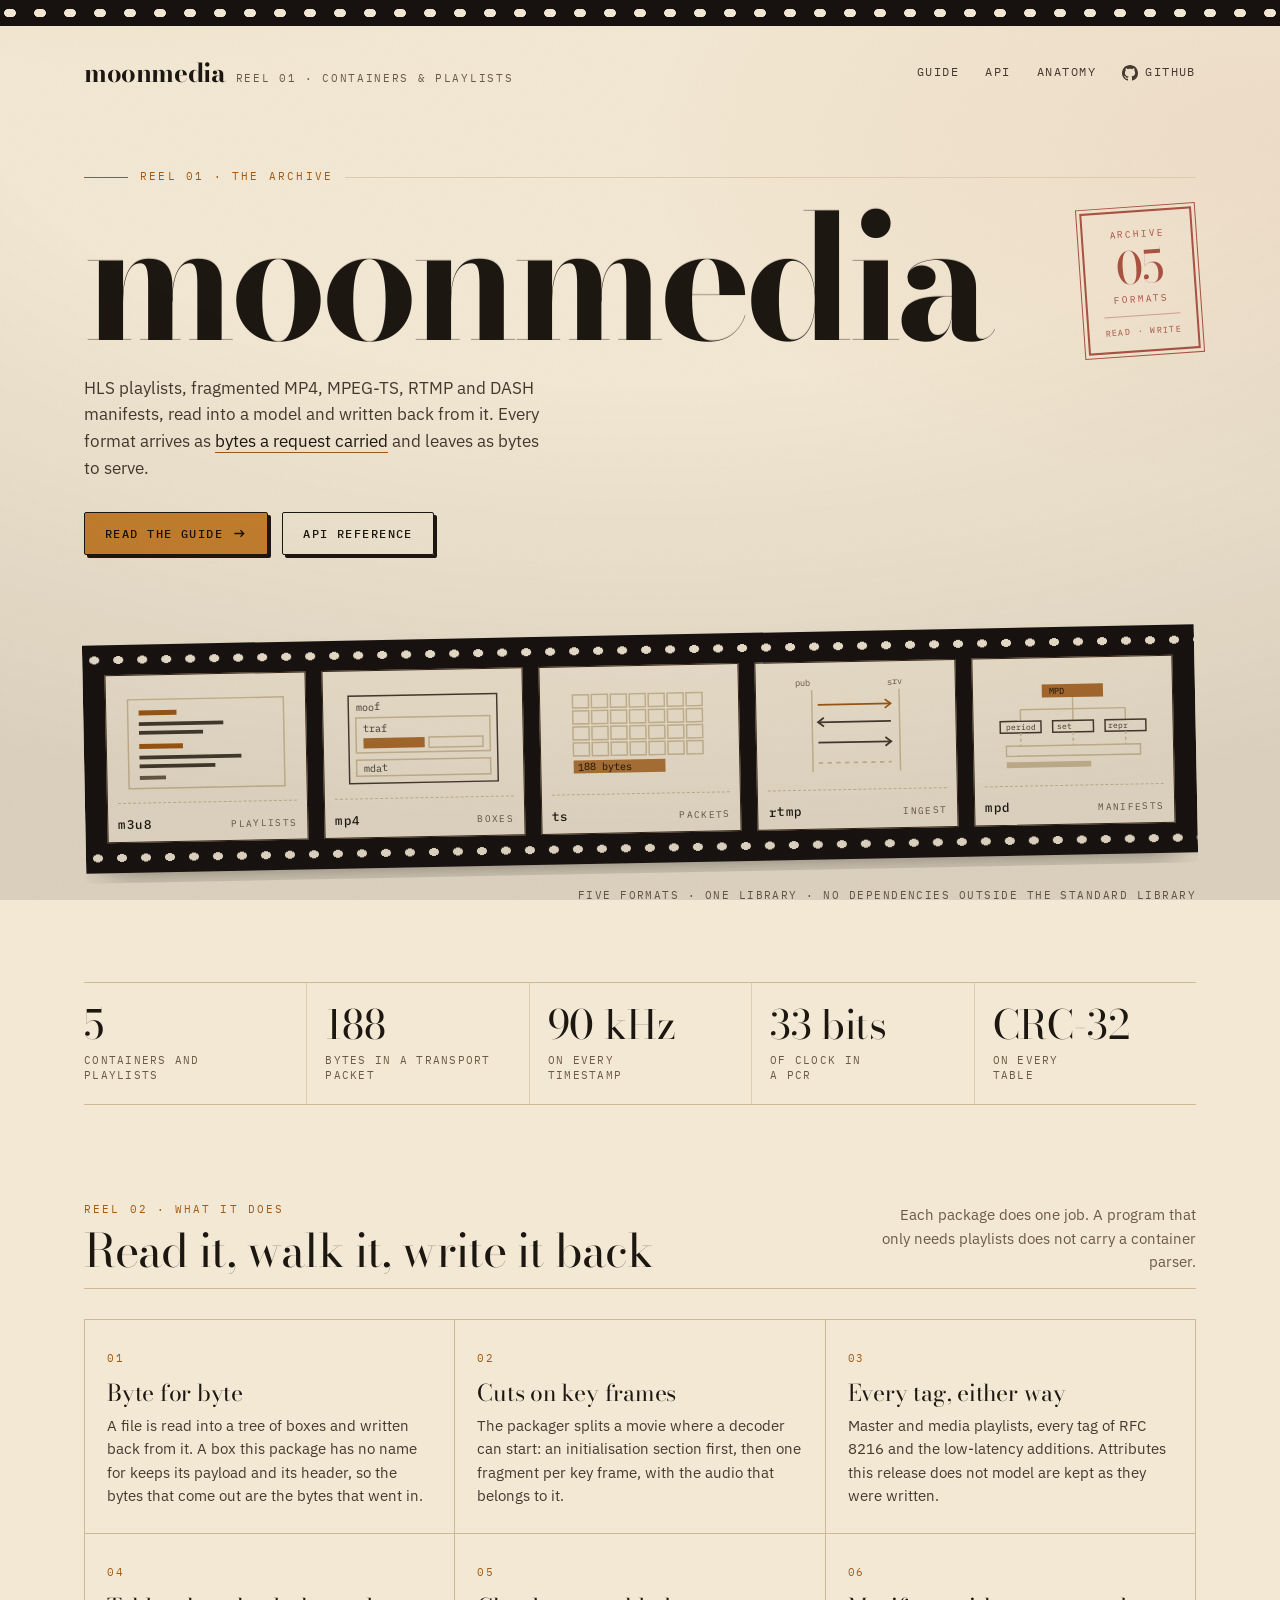
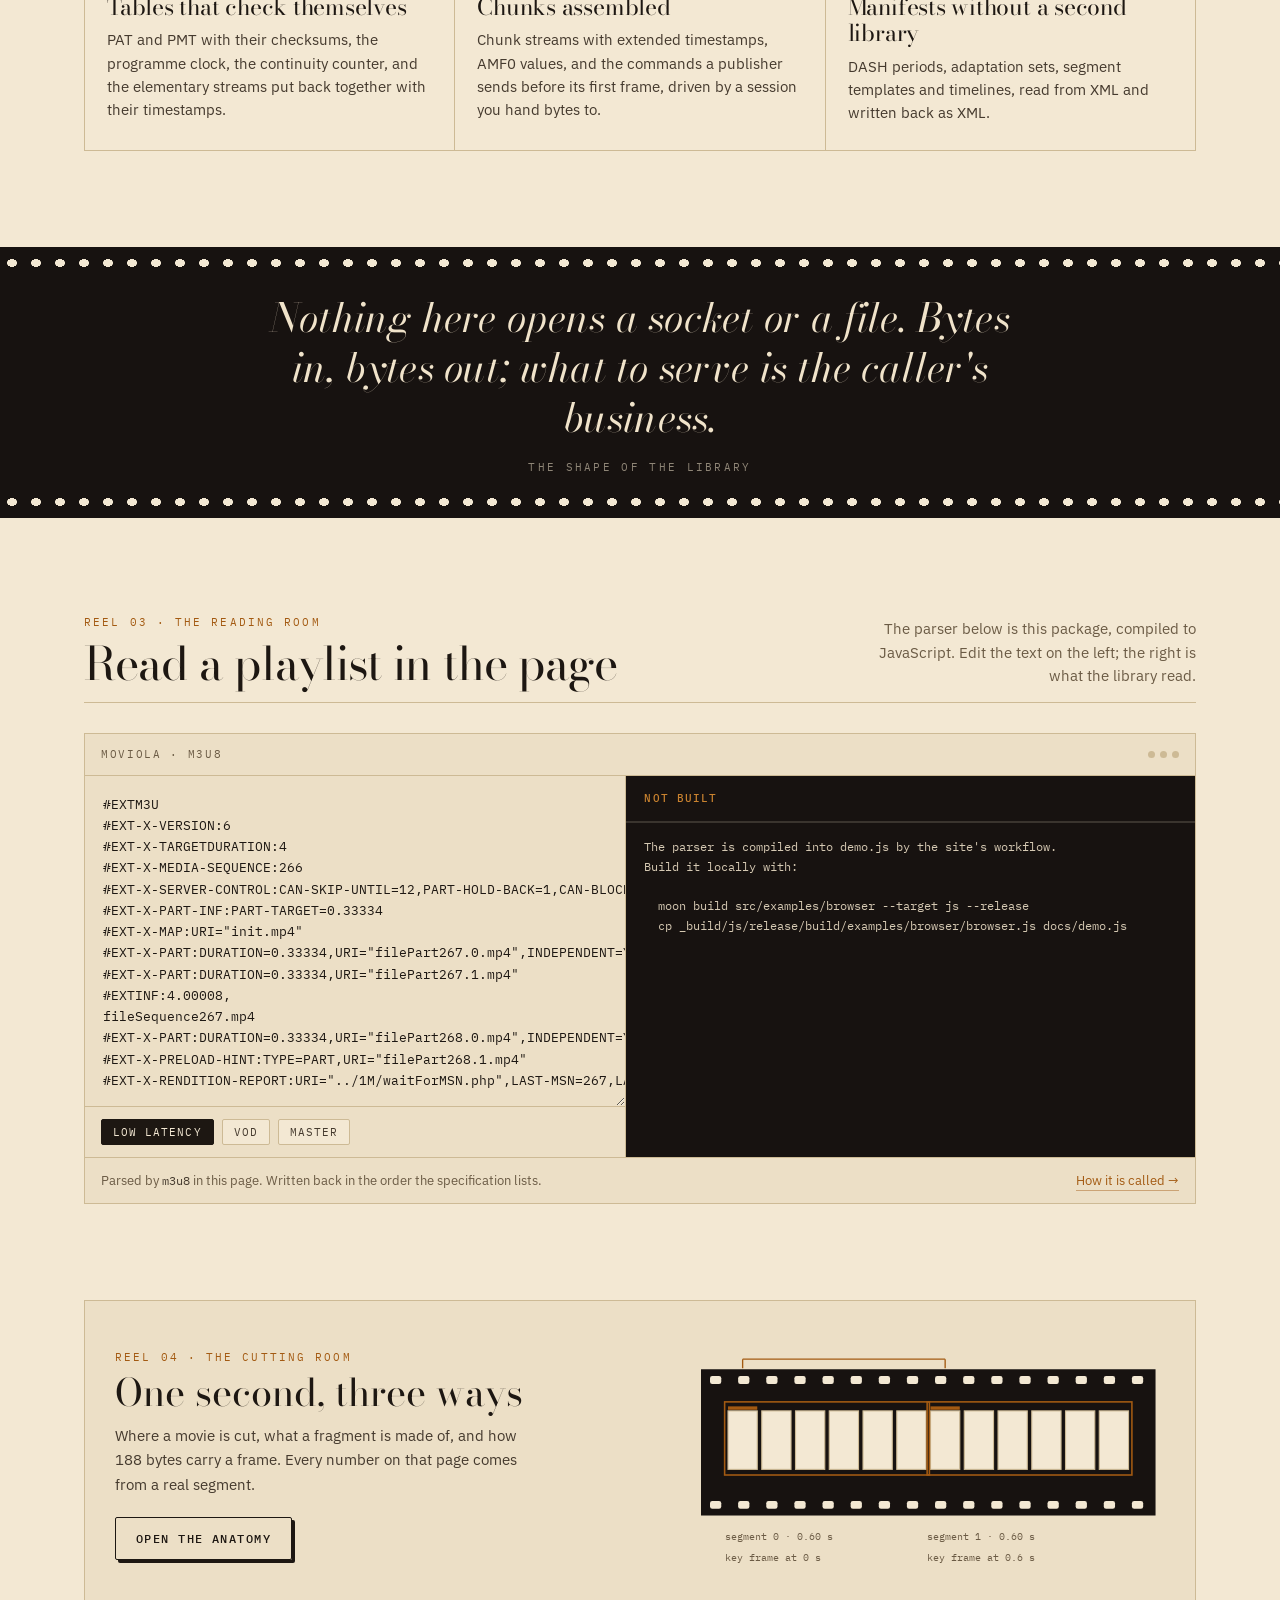
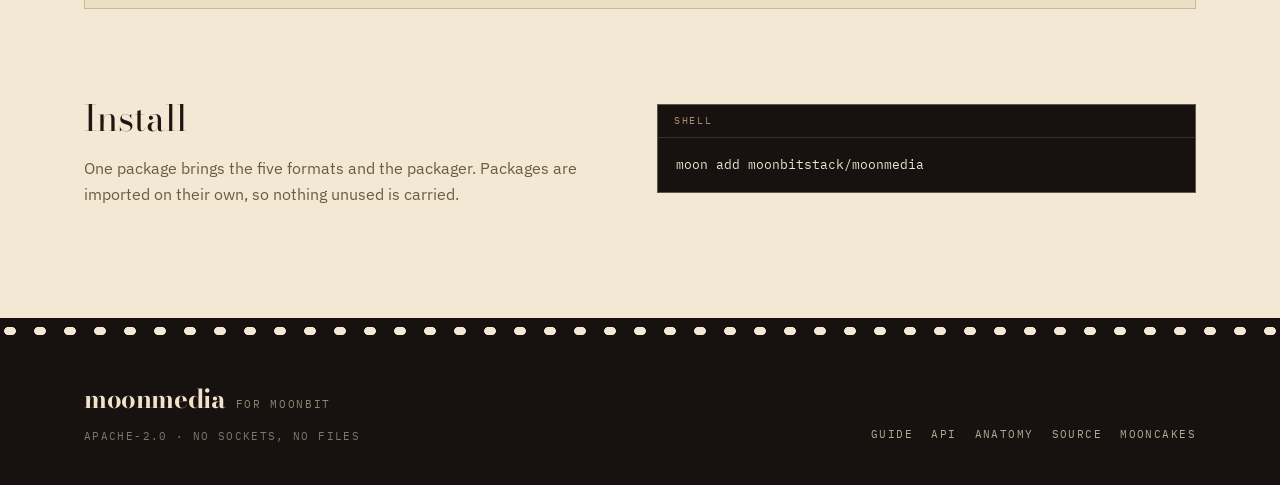
==== docs/index.html @ 70e4ea60 "docs(moonmedia): a film-stock documentation site. Signed-off-by: Leo Cheng (heke1228) <chengkelfan@q" ====
<!DOCTYPE html>
<html lang="en">
<head>
<meta charset="utf-8">
<meta name="viewport" content="width=device-width, initial-scale=1">
<title>moonmedia — containers and playlists for streaming</title>
<meta name="description" content="HLS playlists, fragmented MP4, MPEG-TS, RTMP and DASH manifests for MoonBit. Read and written from bytes, with no socket or file in the library.">
<link rel="icon" href="favicon.svg" type="image/svg+xml">
<link rel="preconnect" href="https://fonts.googleapis.com">
<link rel="preconnect" href="https://fonts.gstatic.com" crossorigin>
<link rel="stylesheet" href="https://fonts.googleapis.com/css2?family=Bodoni+Moda:ital,opsz,wght@0,6..96,400;0,6..96,700;1,6..96,400&family=IBM+Plex+Mono:wght@400;500&family=IBM+Plex+Sans:wght@400;500;600&display=swap">
<link rel="stylesheet" href="style.css">
</head>
<body>
<div class="grain" aria-hidden="true"></div>
<div class="vignette" aria-hidden="true"></div>

<div class="perf" aria-hidden="true"></div>
<header class="site-head">
  <a class="brand" href="index.html">
    <b>moonmedia</b>
    <span>Reel 01 · Containers &amp; playlists</span>
  </a>
  <nav class="nav" aria-label="Site">
    <a href="guide.html">Guide</a>
    <a href="api.html">API</a>
    <a href="anatomy.html">Anatomy</a>
    <a class="github" href="https://github.com/moonbitstack/moonmedia">
      <svg class="icon" viewBox="0 0 16 16" aria-hidden="true"><path fill="currentColor" d="M8 0C3.58 0 0 3.58 0 8c0 3.54 2.29 6.53 5.47 7.59.4.07.55-.17.55-.38 0-.19-.01-.82-.01-1.49-2.01.37-2.53-.49-2.69-.94-.09-.23-.48-.94-.82-1.13-.28-.15-.68-.52-.01-.53.63-.01 1.08.58 1.23.82.72 1.21 1.87.87 2.33.66.07-.52.28-.87.51-1.07-1.78-.2-3.64-.89-3.64-3.95 0-.87.31-1.59.82-2.15-.08-.2-.36-1.02.08-2.12 0 0 .67-.21 2.2.82.64-.18 1.32-.27 2-.27.68 0 1.36.09 2 .27 1.53-1.04 2.2-.82 2.2-.82.44 1.1.16 1.92.08 2.12.51.56.82 1.27.82 2.15 0 3.07-1.87 3.75-3.65 3.95.29.25.54.73.54 1.48 0 1.07-.01 1.93-.01 2.2 0 .21.15.46.55.38A8.01 8.01 0 0 0 16 8c0-4.42-3.58-8-8-8Z"/></svg>
      <span>GitHub</span>
    </a>
  </nav>
</header>

<main>
  <section class="hero wrap">
    <p class="reel">Reel 01 · The archive</p>
    <div class="hero-grid">
      <div>
        <h1>moonmedia</h1>
        <p class="lede">
          HLS playlists, fragmented MP4, MPEG-TS, RTMP and DASH manifests, read
          into a model and written back from it. Every format arrives as
          <em>bytes a request carried</em> and leaves as bytes to serve.
        </p>
        <div class="cta">
          <a class="btn" href="guide.html">
            Read the guide
            <svg class="icon" viewBox="0 0 16 16" aria-hidden="true"><path d="M2.5 8h10M9 4.5 12.5 8 9 11.5" fill="none" stroke="currentColor" stroke-width="1.4"/></svg>
          </a>
          <a class="btn ghost" href="api.html">API reference</a>
        </div>
      </div>
      <div class="record" aria-hidden="true">
        <span>archive</span>
        <b>05</b>
        <span>formats</span>
        <em>read · write</em>
      </div>
    </div>
  </section>

  <div class="wrap">
    <div class="strip-wrap">
      <div class="strip">
        <a class="frame" href="guide.html#playlists">
          <span class="fig">
            <svg viewBox="0 0 120 72" aria-hidden="true">
              <rect x="6.5" y="5.5" width="107" height="61" fill="none" stroke="var(--rule)"/>
              <rect x="14" y="13" width="26" height="3.4" fill="var(--amber)"/>
              <rect x="14" y="21" width="58" height="2.6" fill="var(--ink-2)"/>
              <rect x="14" y="27" width="44" height="2.6" fill="var(--ink-2)"/>
              <rect x="14" y="36" width="30" height="3.4" fill="var(--amber)"/>
              <rect x="14" y="44" width="70" height="2.6" fill="var(--ink-2)"/>
              <rect x="14" y="50" width="52" height="2.6" fill="var(--ink-2)"/>
              <rect x="14" y="58" width="18" height="2.6" fill="var(--muted)"/>
            </svg>
          </span>
          <span class="cap"><b>m3u8</b><span>playlists</span></span>
        </a>

        <a class="frame" href="guide.html#boxes">
          <span class="fig">
            <svg viewBox="0 0 120 72" aria-hidden="true">
              <rect x="9" y="6" width="102" height="60" fill="none" stroke="var(--ink-2)"/>
              <text x="14" y="16" font-family="var(--mono)" font-size="7" fill="var(--ink-2)">moof</text>
              <rect x="14" y="21" width="92" height="24" fill="none" stroke="var(--rule)"/>
              <text x="19" y="31" font-family="var(--mono)" font-size="7" fill="var(--ink-2)">traf</text>
              <rect x="19" y="35" width="42" height="7" fill="var(--amber)" opacity="0.85"/>
              <rect x="64" y="35" width="37" height="7" fill="none" stroke="var(--rule)"/>
              <rect x="14" y="50" width="92" height="11" fill="none" stroke="var(--rule)"/>
              <text x="19" y="58" font-family="var(--mono)" font-size="7" fill="var(--ink-2)">mdat</text>
            </svg>
          </span>
          <span class="cap"><b>mp4</b><span>boxes</span></span>
        </a>

        <a class="frame" href="guide.html#transport">
          <span class="fig">
            <svg viewBox="0 0 120 72" aria-hidden="true">
              <g fill="none" stroke="var(--rule)">
                <rect x="14" y="8" width="11" height="9"/><rect x="27" y="8" width="11" height="9"/>
                <rect x="40" y="8" width="11" height="9"/><rect x="53" y="8" width="11" height="9"/>
                <rect x="66" y="8" width="11" height="9"/><rect x="79" y="8" width="11" height="9"/>
                <rect x="92" y="8" width="11" height="9"/>
                <rect x="14" y="19" width="11" height="9"/><rect x="27" y="19" width="11" height="9"/>
                <rect x="40" y="19" width="11" height="9"/><rect x="53" y="19" width="11" height="9"/>
                <rect x="66" y="19" width="11" height="9"/><rect x="79" y="19" width="11" height="9"/>
                <rect x="92" y="19" width="11" height="9"/>
                <rect x="14" y="30" width="11" height="9"/><rect x="27" y="30" width="11" height="9"/>
                <rect x="40" y="30" width="11" height="9"/><rect x="53" y="30" width="11" height="9"/>
                <rect x="66" y="30" width="11" height="9"/><rect x="79" y="30" width="11" height="9"/>
                <rect x="92" y="30" width="11" height="9"/>
                <rect x="14" y="41" width="11" height="9"/><rect x="27" y="41" width="11" height="9"/>
                <rect x="40" y="41" width="11" height="9"/><rect x="53" y="41" width="11" height="9"/>
                <rect x="66" y="41" width="11" height="9"/><rect x="79" y="41" width="11" height="9"/>
                <rect x="92" y="41" width="11" height="9"/>
              </g>
              <rect x="14" y="53" width="63" height="9" fill="var(--amber)" opacity="0.8"/>
              <text x="17" y="60" font-family="var(--mono)" font-size="7" fill="var(--on-amber)">188 bytes</text>
            </svg>
          </span>
          <span class="cap"><b>ts</b><span>packets</span></span>
        </a>

        <a class="frame" href="guide.html#ingest">
          <span class="fig">
            <svg viewBox="0 0 120 72" aria-hidden="true">
              <path d="M30 8v56" stroke="var(--rule)"/>
              <path d="M90 8v56" stroke="var(--rule)"/>
              <text x="19" y="5" font-family="var(--mono)" font-size="6" fill="var(--muted)">pub</text>
              <text x="82" y="5" font-family="var(--mono)" font-size="6" fill="var(--muted)">srv</text>
              <path d="M34 18h50" stroke="var(--amber)" stroke-width="1.2"/>
              <path d="M80 15l4 3-4 3" fill="none" stroke="var(--amber)" stroke-width="1.2"/>
              <path d="M84 30h-50" stroke="var(--ink-2)" stroke-width="1.2"/>
              <path d="M38 27l-4 3 4 3" fill="none" stroke="var(--ink-2)" stroke-width="1.2"/>
              <path d="M34 44h50" stroke="var(--ink-2)" stroke-width="1.2"/>
              <path d="M80 41l4 3-4 3" fill="none" stroke="var(--ink-2)" stroke-width="1.2"/>
              <path d="M34 58h50" stroke="var(--rule)" stroke-width="1.2" stroke-dasharray="3 3"/>
            </svg>
          </span>
          <span class="cap"><b>rtmp</b><span>ingest</span></span>
        </a>

        <a class="frame" href="guide.html#manifest">
          <span class="fig">
            <svg viewBox="0 0 120 72" aria-hidden="true">
              <rect x="39" y="7" width="42" height="9" fill="var(--amber)" opacity="0.85"/>
              <text x="44" y="13.5" font-family="var(--mono)" font-size="6" fill="var(--on-amber)">MPD</text>
              <path d="M60 16v8M24 24v8M60 24v8M96 24v8" stroke="var(--rule)"/>
              <path d="M24 24h72" stroke="var(--rule)"/>
              <rect x="10" y="32" width="28" height="8" fill="none" stroke="var(--ink-2)"/>
              <rect x="46" y="32" width="28" height="8" fill="none" stroke="var(--ink-2)"/>
              <rect x="82" y="32" width="28" height="8" fill="none" stroke="var(--ink-2)"/>
              <text x="14" y="38" font-family="var(--mono)" font-size="5.5" fill="var(--ink-2)">period</text>
              <text x="49" y="38" font-family="var(--mono)" font-size="5.5" fill="var(--ink-2)">set</text>
              <text x="84" y="38" font-family="var(--mono)" font-size="5.5" fill="var(--ink-2)">repr</text>
              <path d="M24 40v9M60 40v9M96 40v9" stroke="var(--rule)" stroke-dasharray="2 2"/>
              <rect x="14" y="49" width="92" height="7" fill="none" stroke="var(--rule)"/>
              <rect x="14" y="60" width="58" height="4" fill="var(--rule)"/>
            </svg>
          </span>
          <span class="cap"><b>mpd</b><span>manifests</span></span>
        </a>
      </div>
    </div>
    <p class="strip-note">Five formats · one library · no dependencies outside the standard library</p>

    <div class="numbers">
      <div class="num"><b>5</b><span>containers and<br>playlists</span></div>
      <div class="num"><b>188</b><span>bytes in a transport<br>packet</span></div>
      <div class="num"><b>90 kHz</b><span>on every<br>timestamp</span></div>
      <div class="num"><b>33 bits</b><span>of clock in<br>a PCR</span></div>
      <div class="num"><b>CRC-32</b><span>on every<br>table</span></div>
    </div>
  </div>

  <section class="section wrap" id="what">
    <div class="section-head">
      <div>
        <p class="kicker">Reel 02 · What it does</p>
        <h2>Read it, walk it, write it back</h2>
      </div>
      <p>Each package does one job. A program that only needs playlists does not carry a container parser.</p>
    </div>
    <div class="cards">
      <article class="card">
        <span class="idx">01</span>
        <h3>Byte for byte</h3>
        <p>A file is read into a tree of boxes and written back from it. A box this package has no name for keeps its payload and its header, so the bytes that come out are the bytes that went in.</p>
      </article>
      <article class="card">
        <span class="idx">02</span>
        <h3>Cuts on key frames</h3>
        <p>The packager splits a movie where a decoder can start: an initialisation section first, then one fragment per key frame, with the audio that belongs to it.</p>
      </article>
      <article class="card">
        <span class="idx">03</span>
        <h3>Every tag, either way</h3>
        <p>Master and media playlists, every tag of RFC 8216 and the low-latency additions. Attributes this release does not model are kept as they were written.</p>
      </article>
      <article class="card">
        <span class="idx">04</span>
        <h3>Tables that check themselves</h3>
        <p>PAT and PMT with their checksums, the programme clock, the continuity counter, and the elementary streams put back together with their timestamps.</p>
      </article>
      <article class="card">
        <span class="idx">05</span>
        <h3>Chunks assembled</h3>
        <p>Chunk streams with extended timestamps, AMF0 values, and the commands a publisher sends before its first frame, driven by a session you hand bytes to.</p>
      </article>
      <article class="card">
        <span class="idx">06</span>
        <h3>Manifests without a second library</h3>
        <p>DASH periods, adaptation sets, segment templates and timelines, read from XML and written back as XML.</p>
      </article>
    </div>
  </section>

  <div class="intertitle">
    <p>Nothing here opens a socket or a file. Bytes in, bytes out; what to serve is the caller's business.</p>
    <small>The shape of the library</small>
  </div>

  <section class="section wrap" id="demo">
    <div class="section-head">
      <div>
        <p class="kicker">Reel 03 · The reading room</p>
        <h2>Read a playlist in the page</h2>
      </div>
      <p>The parser below is this package, compiled to JavaScript. Edit the text on the left; the right is what the library read.</p>
    </div>

    <div class="demo" id="playlist-demo">
      <div class="demo-head">
        <span>moviola · m3u8</span>
        <span class="dots" aria-hidden="true"><i></i><i></i><i></i></span>
      </div>
      <div class="demo-body">
        <div class="log">
          <textarea id="playlist-input" spellcheck="false" wrap="off" aria-label="Playlist text">#EXTM3U
#EXT-X-VERSION:6
#EXT-X-TARGETDURATION:4
#EXT-X-MEDIA-SEQUENCE:266
#EXT-X-SERVER-CONTROL:CAN-SKIP-UNTIL=12,PART-HOLD-BACK=1,CAN-BLOCK-RELOAD=YES
#EXT-X-PART-INF:PART-TARGET=0.33334
#EXT-X-MAP:URI="init.mp4"
#EXT-X-PART:DURATION=0.33334,URI="filePart267.0.mp4",INDEPENDENT=YES
#EXT-X-PART:DURATION=0.33334,URI="filePart267.1.mp4"
#EXTINF:4.00008,
fileSequence267.mp4
#EXT-X-PART:DURATION=0.33334,URI="filePart268.0.mp4",INDEPENDENT=YES
#EXT-X-PRELOAD-HINT:TYPE=PART,URI="filePart268.1.mp4"
#EXT-X-RENDITION-REPORT:URI="../1M/waitForMSN.php",LAST-MSN=267,LAST-PART=0</textarea>
          <div class="presets" role="group" aria-label="Sample playlists">
            <button class="chip" type="button" data-preset="low-latency" aria-pressed="true">Low latency</button>
            <button class="chip" type="button" data-preset="vod" aria-pressed="false">VOD</button>
            <button class="chip" type="button" data-preset="master" aria-pressed="false">Master</button>
          </div>
        </div>
        <div class="reader">
          <div class="verdict" id="verdict" aria-live="polite"><b>reading…</b></div>
          <ol class="cues" id="cues"></ol>
          <pre class="print" id="print"></pre>
          <div class="stamp" id="stamp" hidden></div>
        </div>
      </div>
      <div class="demo-foot">
        <span>Parsed by <code>m3u8</code> in this page. Written back in the order the specification lists.</span>
        <a href="guide.html#playlists">How it is called →</a>
      </div>
    </div>
  </section>

  <section class="section wrap">
    <div class="teaser">
      <div>
        <p class="kicker" style="margin:0 0 6px;font-family:var(--mono);font-size:10.5px;letter-spacing:.2em;text-transform:uppercase;color:var(--amber)">Reel 04 · The cutting room</p>
        <h2>One second, three ways</h2>
        <p>Where a movie is cut, what a fragment is made of, and how 188 bytes carry a frame. Every number on that page comes from a real segment.</p>
        <a class="btn ghost" href="anatomy.html">Open the anatomy</a>
      </div>
      <svg viewBox="0 0 420 220" role="img" aria-label="A strip of twelve frames cut into two segments at the key frames">
        <rect x="8" y="34" width="404" height="130" fill="var(--film)"/>
        <g fill="var(--hole)">
          
<rect x="16" y="40" width="10" height="7" rx="2"/>          <rect x="16" y="151" width="10" height="7" rx="2"/>          <rect x="41" y="40" width="10" height="7" rx="2"/>          <rect x="41" y="151" width="10" height="7" rx="2"/>          <rect x="66" y="40" width="10" height="7" rx="2"/>          <rect x="66" y="151" width="10" height="7" rx="2"/>          <rect x="91" y="40" width="10" height="7" rx="2"/>          <rect x="91" y="151" width="10" height="7" rx="2"/>          <rect x="116" y="40" width="10" height="7" rx="2"/>          <rect x="116" y="151" width="10" height="7" rx="2"/>          <rect x="141" y="40" width="10" height="7" rx="2"/>          <rect x="141" y="151" width="10" height="7" rx="2"/>          <rect x="166" y="40" width="10" height="7" rx="2"/>          <rect x="166" y="151" width="10" height="7" rx="2"/>          <rect x="191" y="40" width="10" height="7" rx="2"/>          <rect x="191" y="151" width="10" height="7" rx="2"/>          <rect x="216" y="40" width="10" height="7" rx="2"/>          <rect x="216" y="151" width="10" height="7" rx="2"/>          <rect x="241" y="40" width="10" height="7" rx="2"/>          <rect x="241" y="151" width="10" height="7" rx="2"/>          <rect x="266" y="40" width="10" height="7" rx="2"/>          <rect x="266" y="151" width="10" height="7" rx="2"/>          <rect x="291" y="40" width="10" height="7" rx="2"/>          <rect x="291" y="151" width="10" height="7" rx="2"/>          <rect x="316" y="40" width="10" height="7" rx="2"/>          <rect x="316" y="151" width="10" height="7" rx="2"/>          <rect x="341" y="40" width="10" height="7" rx="2"/>          <rect x="341" y="151" width="10" height="7" rx="2"/>          <rect x="366" y="40" width="10" height="7" rx="2"/>          <rect x="366" y="151" width="10" height="7" rx="2"/>          <rect x="391" y="40" width="10" height="7" rx="2"/>          <rect x="391" y="151" width="10" height="7" rx="2"/>
        </g>
        <g fill="var(--paper)" stroke="var(--rule)">
          
          <rect x="32" y="71" width="26" height="52"/>
          <rect x="62" y="71" width="26" height="52"/>
          <rect x="92" y="71" width="26" height="52"/>
          <rect x="122" y="71" width="26" height="52"/>
          <rect x="152" y="71" width="26" height="52"/>
          <rect x="182" y="71" width="26" height="52"/>
          <rect x="212" y="71" width="26" height="52"/>
          <rect x="242" y="71" width="26" height="52"/>
          <rect x="272" y="71" width="26" height="52"/>
          <rect x="302" y="71" width="26" height="52"/>
          <rect x="332" y="71" width="26" height="52"/>
          <rect x="362" y="71" width="26" height="52"/>
        </g>
        <g fill="var(--amber)">
          <rect x="32" y="67" width="26" height="3"/>
          <rect x="212" y="67" width="26" height="3"/>
        </g>
        <g fill="none" stroke="var(--amber)" stroke-width="1.4">
          <rect x="29" y="63" width="182" height="65"/>
          <rect x="209" y="63" width="182" height="65"/>
        </g>
        <g stroke="var(--amber)" stroke-width="1.2" fill="none">
          <path d="M45 25v8M225 25v8"/>
          <path d="M45 25h180"/>
        </g>
        <g font-family="var(--mono)" font-size="9" fill="var(--muted)">
          <text x="29" y="186">segment 0 · 0.60 s</text>
          <text x="209" y="186">segment 1 · 0.60 s</text>
          <text x="29" y="204">key frame at 0 s</text>
          <text x="209" y="204">key frame at 0.6 s</text>
        </g>
      </svg>
    </div>
  </section>

  <section class="install wrap">
    <div>
      <h2>Install</h2>
      <p>One package brings the five formats and the packager. Packages are imported on their own, so nothing unused is carried.</p>
    </div>
    <div class="code">
      <span class="label">shell</span>
      <pre>moon add moonbitstack/moonmedia</pre>
    </div>
  </section>
</main>

<footer class="site-foot">
  <div class="perf" aria-hidden="true"></div>
  <div class="inner">
    <div>
      <a class="brand" href="index.html"><b>moonmedia</b> <span>for MoonBit</span></a>
      <p>Apache-2.0 · No sockets, no files</p>
    </div>
    <nav aria-label="Footer">
      <a href="guide.html">Guide</a>
      <a href="api.html">API</a>
      <a href="anatomy.html">Anatomy</a>
      <a href="https://github.com/moonbitstack/moonmedia">Source</a>
      <a href="https://mooncakes.io/docs/moonbitstack/moonmedia">mooncakes</a>
    </nav>
  </div>
</footer>

<script src="demo.js" defer></script>
<script src="site.js" defer></script>
</body>
</html>
---- docs/style.css ----
/* moonmedia — the archive. A film stock look: aged paper, film black, one
   amber light. Every colour is a variable, so the dark theme swaps the stock
   rather than patching the pages. */

:root {
  color-scheme: light;
  --paper: #f3e8d3;
  --paper-2: #ecdfc6;
  --paper-3: #e2d2b4;
  --ink: #1d1712;
  --ink-2: #453a2e;
  --muted: #6b5b45;
  --rule: #cdba95;
  --rule-soft: #ddcdae;
  --amber: #a35a12;
  --amber-2: #c9822f;
  --stamp: #9b3324;
  --edge: #1d1712;
  --film: #171210;
  --film-2: #241b16;
  --hole: #f3e8d3;
  --frame-bg: #f3e8d3;
  --on-amber: #1a1208;
  --code-bg: #171210;
  --code-ink: #f0e3ca;
  --code-dim: #a68f6d;
  --selection: #e6cfa4;
  --display: "Bodoni Moda", "Times New Roman", serif;
  --ui: "IBM Plex Sans", system-ui, -apple-system, "Segoe UI", sans-serif;
  --mono: "IBM Plex Mono", ui-monospace, "SFMono-Regular", Menlo, monospace;
  --max: 1180px;
  --gap: clamp(18px, 3vw, 34px);
}

@media (prefers-color-scheme: dark) {
  :root {
    color-scheme: dark;
    --paper: #14100d;
    --paper-2: #1c1713;
    --paper-3: #251d17;
    --ink: #ece0c8;
    --ink-2: #cdba9c;
    --muted: #a08d72;
    --rule: #3a2f25;
    --rule-soft: #2b221b;
    --amber: #e0a458;
    --amber-2: #f0bd76;
    --stamp: #d9684f;
    --edge: #000;
    --film: #0c0a08;
    --film-2: #161210;
    --hole: #2b2119;
    --frame-bg: #1f1915;
    --on-amber: #160e05;
    --code-bg: #0c0a08;
    --code-ink: #e9dcc3;
    --code-dim: #8c7a61;
    --selection: #4a3826;
  }
}

*,
*::before,
*::after {
  box-sizing: border-box;
}

html {
  font-variant-ligatures: no-contextual;
  -webkit-text-size-adjust: 100%;
}

html,
button,
input,
textarea,
select {
  font-variant-ligatures: no-contextual;
}

body {
  margin: 0;
  overflow-x: clip;
  background-color: var(--paper);
  background-image:
    radial-gradient(1100px 520px at 8% -8%, color-mix(in oklab, var(--amber) 9%, transparent), transparent 70%),
    radial-gradient(900px 480px at 100% 4%, color-mix(in oklab, var(--stamp) 6%, transparent), transparent 72%);
  color: var(--ink);
  font-family: var(--ui);
  font-size: 16px;
  line-height: 1.62;
  text-rendering: optimizeLegibility;
}

::selection {
  background: var(--selection);
  color: var(--ink);
}

/* Scrollbars: the platform's own is the one thing that breaks the paper. The
   standard properties come first, then the WebKit ones only where the standard
   ones are ignored — setting scrollbar-color makes Chrome drop the rest. */
html {
  scrollbar-width: thin;
}

@supports not selector(::-webkit-scrollbar) {
  html {
    scrollbar-width: thin;
    scrollbar-color: var(--rule) var(--paper-2);
  }
}

::-webkit-scrollbar {
  width: 12px;
  height: 12px;
}

::-webkit-scrollbar-track {
  background: var(--paper-2);
}

::-webkit-scrollbar-thumb {
  background: var(--rule);
  border: 3px solid var(--paper-2);
  border-radius: 0;
}

::-webkit-scrollbar-thumb:hover {
  background: var(--amber-2);
}

::-webkit-scrollbar-corner {
  background: var(--paper-2);
}

/* The grain and the vignette sit above the page, below the text, and take no
   clicks. Both are faint: the theme is a print, not a filter. */
.grain,
.vignette {
  position: fixed;
  inset: 0;
  z-index: 60;
  pointer-events: none;
}

.grain {
  opacity: 0.055;
  mix-blend-mode: multiply;
  background-image: url("data:image/svg+xml,%3Csvg xmlns='http://www.w3.org/2000/svg' width='160' height='160'%3E%3Cfilter id='n'%3E%3CfeTurbulence type='fractalNoise' baseFrequency='0.82' numOctaves='3' stitchTiles='stitch'/%3E%3CfeColorMatrix type='saturate' values='0'/%3E%3C/filter%3E%3Crect width='160' height='160' filter='url(%23n)'/%3E%3C/svg%3E");
  background-size: 160px 160px;
  animation: grain-shift 7s steps(6) infinite;
}

@keyframes grain-shift {
  0% { background-position: 0 0; }
  17% { background-position: -14px 9px; }
  33% { background-position: 9px -12px; }
  50% { background-position: -7px -6px; }
  67% { background-position: 12px 7px; }
  83% { background-position: -11px 12px; }
  100% { background-position: 0 0; }
}

.vignette {
  background: radial-gradient(120% 92% at 50% 0%, transparent 46%, color-mix(in oklab, var(--ink) 22%, transparent) 100%);
  opacity: 0.5;
}

@media (prefers-color-scheme: dark) {
  .grain {
    opacity: 0.07;
    mix-blend-mode: screen;
  }
  .vignette {
    opacity: 0.7;
  }
}

/* The perforated edge of a strip. Two bands of holes, drawn as an ellipse
   gradient so they have the rounded shape of a real sprocket hole. */
.perf {
  height: 26px;
  background-color: var(--film);
  background-image: radial-gradient(6px 4.5px at 50% 50%, var(--hole) 96%, transparent 100%);
  background-size: 30px 26px;
  background-position: center;
  background-repeat: repeat-x;
}

.site-head {
  position: relative;
  display: flex;
  align-items: center;
  justify-content: space-between;
  gap: 18px;
  max-width: var(--max);
  margin-inline: auto;
  padding: 26px var(--gap) 20px;
}

.brand {
  display: inline-flex;
  align-items: baseline;
  gap: 10px;
  color: var(--ink);
  text-decoration: none;
}

.brand b {
  font-family: var(--display);
  font-size: 26px;
  font-weight: 700;
  letter-spacing: -0.015em;
}

.brand span {
  font-family: var(--mono);
  font-size: 10.5px;
  letter-spacing: 0.16em;
  text-transform: uppercase;
  color: var(--muted);
}

.nav {
  display: flex;
  align-items: center;
  gap: clamp(10px, 2.2vw, 26px);
  font-family: var(--mono);
  font-size: 11.5px;
  letter-spacing: 0.13em;
  text-transform: uppercase;
}

.nav a {
  display: inline-flex;
  align-items: center;
  gap: 7px;
  padding-block: 4px;
  color: var(--ink-2);
  text-decoration: none;
  border-bottom: 1px solid transparent;
}

.nav a:hover,
.nav a:focus-visible {
  color: var(--ink);
  border-bottom-color: var(--amber);
}

.nav a[aria-current="page"] {
  color: var(--amber);
  border-bottom-color: var(--amber);
}

.nav .icon {
  width: 16px;
  height: 16px;
  flex: none;
}

main {
  display: block;
}

.wrap {
  width: 100%;
  max-width: var(--max);
  margin-inline: auto;
  padding-inline: var(--gap);
}

.hero {
  padding-block: clamp(26px, 5vw, 54px) 10px;
}

.reel {
  display: flex;
  align-items: center;
  gap: 12px;
  margin: 0 0 18px;
  font-family: var(--mono);
  font-size: 11px;
  letter-spacing: 0.2em;
  text-transform: uppercase;
  color: var(--amber);
}

.reel::before {
  content: "";
  width: 44px;
  height: 1px;
  background: currentColor;
}

.reel::after {
  content: "";
  flex: 1;
  height: 1px;
  background: var(--rule-soft);
}

h1 {
  margin: 0;
  font-family: var(--display);
  font-size: clamp(64px, 13.5vw, 176px);
  font-weight: 700;
  line-height: 0.86;
  letter-spacing: -0.035em;
  text-shadow: 0 1px 0 color-mix(in oklab, var(--paper) 70%, transparent), 0 -1px 0 color-mix(in oklab, var(--ink) 16%, transparent);
}

.hero-grid {
  display: grid;
  grid-template-columns: minmax(0, 1fr) 208px;
  gap: var(--gap);
  align-items: start;
}

.record {
  justify-self: end;
  margin-top: 6px;
  padding: 14px 16px 12px;
  border: 2px solid var(--stamp);
  outline: 1px solid var(--stamp);
  outline-offset: 3px;
  color: var(--stamp);
  font-family: var(--mono);
  font-size: 9.5px;
  letter-spacing: 0.2em;
  text-transform: uppercase;
  text-align: center;
  transform: rotate(-4deg);
  opacity: 0.82;
}

.record b {
  display: block;
  margin: 4px 0 2px;
  font-family: var(--display);
  font-size: 44px;
  font-weight: 400;
  letter-spacing: -0.02em;
  line-height: 1;
}

.record em {
  display: block;
  margin-top: 8px;
  padding-top: 8px;
  border-top: 1px solid color-mix(in oklab, var(--stamp) 45%, transparent);
  font-style: normal;
  font-size: 8.5px;
  letter-spacing: 0.16em;
}

.lede {
  max-width: 46ch;
  margin: 22px 0 0;
  font-size: clamp(17px, 1.35vw, 20px);
  line-height: 1.55;
  color: var(--ink-2);
}

.lede em {
  font-style: normal;
  color: var(--ink);
  border-bottom: 1px solid var(--amber);
}

.cta {
  display: flex;
  flex-wrap: wrap;
  gap: 14px;
  margin-top: 30px;
}

.btn {
  display: inline-flex;
  align-items: center;
  gap: 9px;
  padding: 11px 20px;
  border: 1px solid var(--edge);
  border-radius: 2px;
  background: var(--amber-2);
  color: var(--on-amber);
  font-family: var(--mono);
  font-size: 12px;
  font-weight: 500;
  letter-spacing: 0.12em;
  text-transform: uppercase;
  text-decoration: none;
  box-shadow: 3px 3px 0 var(--edge);
  transition: transform 120ms ease, box-shadow 120ms ease, background-color 120ms ease;
}

.btn:hover {
  transform: translate(-1px, -1px);
  box-shadow: 4px 4px 0 var(--edge);
}

.btn:active {
  transform: translate(2px, 2px);
  box-shadow: 1px 1px 0 var(--edge);
}

.btn.ghost {
  background: transparent;
  color: var(--ink);
}

.btn.ghost:hover {
  background: color-mix(in oklab, var(--paper-3) 70%, transparent);
}

.btn .icon {
  width: 15px;
  height: 15px;
}

/* The strip: five formats laid out like frames on a length of film. */
.strip-wrap {
  margin-block: clamp(34px, 5vw, 60px) 0;
  padding-block: 10px;
  transform: rotate(-1.1deg);
  overflow-x: auto;
  overflow-y: hidden;
  scroll-snap-type: x proximity;
  scrollbar-width: thin;
}

.strip-wrap::-webkit-scrollbar {
  height: 8px;
}

.strip-wrap::-webkit-scrollbar-track {
  background: transparent;
}

.strip-wrap::-webkit-scrollbar-thumb {
  background: var(--rule);
  border: 0;
}

.frame {
  scroll-snap-align: start;
}

.strip {
  display: grid;
  grid-template-columns: repeat(5, minmax(178px, 1fr));
  gap: 16px;
  min-width: 940px;
  padding: 30px 22px;
  background: var(--film);
  box-shadow: 0 14px 34px -22px color-mix(in oklab, var(--ink) 80%, transparent);
}

.strip::before,
.strip::after {
  content: "";
  position: absolute;
  left: 0;
  right: 0;
  height: 12px;
  background-image: radial-gradient(5px 4px at 50% 50%, var(--hole) 96%, transparent 100%);
  background-size: 24px 12px;
  background-repeat: repeat-x;
}

.strip {
  position: relative;
}

.strip::before {
  top: 9px;
}

.strip::after {
  bottom: 9px;
}

.frame {
  display: flex;
  flex-direction: column;
  gap: 10px;
  padding: 10px 10px 8px;
  background: var(--frame-bg);
  border: 1px solid color-mix(in oklab, var(--film) 70%, var(--amber));
  color: var(--ink);
  text-decoration: none;
  transition: transform 160ms ease, background-color 160ms ease;
}

.frame:hover,
.frame:focus-visible {
  background: color-mix(in oklab, var(--paper) 82%, var(--amber-2));
  transform: translateY(-4px);
}

.frame svg {
  display: block;
  width: 100%;
  height: auto;
  aspect-ratio: 120 / 72;
}

.frame .fig {
  flex: 1;
  display: grid;
  place-items: center;
  padding: 6px 2px;
  border-bottom: 1px dashed var(--rule);
}

.frame .cap {
  display: flex;
  align-items: baseline;
  justify-content: space-between;
  gap: 8px;
  font-family: var(--mono);
}

.frame .cap b {
  font-size: 12.5px;
  font-weight: 500;
  letter-spacing: 0.04em;
}

.frame .cap span {
  font-size: 9.5px;
  letter-spacing: 0.14em;
  text-transform: uppercase;
  color: var(--muted);
}

.strip-note {
  margin: 14px 0 0;
  font-family: var(--mono);
  font-size: 10.5px;
  letter-spacing: 0.14em;
  text-transform: uppercase;
  color: var(--muted);
  text-align: right;
}

/* Key numbers. Constants only: 188 bytes will still be 188 bytes in a decade. */
.numbers {
  display: grid;
  grid-template-columns: repeat(5, minmax(0, 1fr));
  gap: 0;
  margin-block: clamp(46px, 7vw, 78px) 0;
  border-block: 1px solid var(--rule);
}

.num {
  padding: 22px 18px 20px;
  border-left: 1px solid var(--rule-soft);
}

.num:first-child {
  border-left: 0;
  padding-left: 0;
}

.num b {
  display: block;
  font-family: var(--display);
  font-size: clamp(28px, 3.2vw, 40px);
  font-weight: 400;
  line-height: 1;
  letter-spacing: -0.01em;
}

.num span {
  display: block;
  margin-top: 8px;
  font-family: var(--mono);
  font-size: 10.5px;
  letter-spacing: 0.12em;
  text-transform: uppercase;
  color: var(--muted);
  line-height: 1.45;
}

.section {
  padding-block: clamp(52px, 8vw, 96px) 0;
}

.section-head {
  display: flex;
  align-items: flex-end;
  justify-content: space-between;
  gap: 20px;
  margin-bottom: 30px;
  border-bottom: 1px solid var(--rule);
  padding-bottom: 14px;
}

.section-head h2 {
  margin: 0;
  font-family: var(--display);
  font-size: clamp(30px, 4vw, 46px);
  font-weight: 400;
  line-height: 1.05;
  letter-spacing: -0.02em;
}

.section-head .kicker {
  margin: 0 0 8px;
  font-family: var(--mono);
  font-size: 10.5px;
  letter-spacing: 0.2em;
  text-transform: uppercase;
  color: var(--amber);
}

.section-head > p {
  margin: 0;
  max-width: 36ch;
  color: var(--muted);
  font-size: 14.5px;
  text-align: right;
}

.cards {
  display: grid;
  grid-template-columns: repeat(3, minmax(0, 1fr));
  gap: 1px;
  background: var(--rule);
  border: 1px solid var(--rule);
}

.card {
  padding: 24px 22px 26px;
  background: var(--paper);
}

.card .idx {
  font-family: var(--mono);
  font-size: 10.5px;
  letter-spacing: 0.16em;
  color: var(--amber);
}

.card h3 {
  margin: 10px 0 8px;
  font-family: var(--display);
  font-size: 23px;
  font-weight: 400;
  line-height: 1.15;
  letter-spacing: -0.01em;
}

.card p {
  margin: 0;
  color: var(--ink-2);
  font-size: 14.5px;
  line-height: 1.6;
}

.card code {
  font-family: var(--mono);
  font-size: 0.88em;
  color: var(--ink);
  background: var(--paper-3);
  padding: 1px 4px;
}

/* The pull quote sits on a band of film, lettered like an intertitle. */
.intertitle {
  margin-block: clamp(52px, 8vw, 96px) 0;
  padding: 46px var(--gap) 42px;
  background: var(--film);
  color: var(--code-ink);
  text-align: center;
  position: relative;
}

.intertitle::before,
.intertitle::after {
  content: "";
  position: absolute;
  left: 0;
  right: 0;
  height: 12px;
  background-image: radial-gradient(5px 4px at 50% 50%, var(--hole) 96%, transparent 100%);
  background-size: 24px 12px;
  background-repeat: repeat-x;
}

.intertitle::before {
  top: 10px;
}

.intertitle::after {
  bottom: 10px;
}

.intertitle p {
  max-width: 30ch;
  margin: 0 auto;
  font-family: var(--display);
  font-size: clamp(24px, 3.4vw, 40px);
  font-style: italic;
  line-height: 1.25;
  letter-spacing: 0.005em;
}

.intertitle small {
  display: block;
  margin-top: 16px;
  font-family: var(--mono);
  font-size: 10.5px;
  letter-spacing: 0.22em;
  text-transform: uppercase;
  color: color-mix(in oklab, var(--code-ink) 55%, transparent);
}

/* The live parser. Left: the log as typed. Right: what the library made of it. */
.demo {
  border: 1px solid var(--rule);
  background: var(--paper-2);
  transition: border-color 160ms ease, box-shadow 160ms ease;
}

.demo:has(textarea:focus) {
  border-color: var(--amber);
  box-shadow: 0 0 0 3px color-mix(in oklab, var(--amber) 18%, transparent);
}

.demo-head {
  display: flex;
  align-items: center;
  justify-content: space-between;
  gap: 14px;
  padding: 12px 16px;
  border-bottom: 1px solid var(--rule);
  font-family: var(--mono);
  font-size: 10.5px;
  letter-spacing: 0.16em;
  text-transform: uppercase;
  color: var(--muted);
}

.demo-head .dots {
  display: flex;
  gap: 5px;
}

.demo-head .dots i {
  width: 7px;
  height: 7px;
  border-radius: 50%;
  background: var(--rule);
}

.demo-body {
  display: grid;
  grid-template-columns: minmax(0, 1fr) minmax(0, 1.05fr);
}

.log {
  display: flex;
  flex-direction: column;
  border-right: 1px solid var(--rule);
  min-width: 0;
}

.log textarea {
  flex: 1;
  min-height: 330px;
  width: 100%;
  resize: vertical;
  padding: 18px;
  border: 0;
  background: transparent;
  color: var(--ink);
  font-family: var(--mono);
  font-size: 12.5px;
  line-height: 1.7;
  tab-size: 2;
  white-space: pre;
  overflow: auto;
  outline: none;
}

.presets {
  display: flex;
  flex-wrap: wrap;
  gap: 8px;
  padding: 12px 16px;
  border-top: 1px solid var(--rule);
}

.chip {
  padding: 5px 11px;
  border: 1px solid var(--rule);
  border-radius: 2px;
  background: var(--paper);
  color: var(--ink-2);
  font-family: var(--mono);
  font-size: 10.5px;
  letter-spacing: 0.1em;
  text-transform: uppercase;
  cursor: pointer;
}

.chip:hover {
  border-color: var(--amber);
  color: var(--ink);
}

.chip[aria-pressed="true"] {
  background: var(--ink);
  border-color: var(--ink);
  color: var(--paper);
}

.reader {
  display: flex;
  flex-direction: column;
  min-width: 0;
  background: var(--film);
  color: var(--code-ink);
  position: relative;
}

.verdict {
  display: flex;
  flex-wrap: wrap;
  align-items: center;
  gap: 8px 14px;
  padding: 14px 18px;
  border-bottom: 1px solid color-mix(in oklab, var(--code-ink) 16%, transparent);
  font-family: var(--mono);
  font-size: 11px;
  letter-spacing: 0.1em;
  text-transform: uppercase;
  color: color-mix(in oklab, var(--code-ink) 62%, transparent);
}

.verdict b {
  color: var(--amber-2);
  font-weight: 500;
}

.verdict > span::before {
  content: "·";
  margin-right: 9px;
  color: color-mix(in oklab, var(--code-ink) 30%, transparent);
}

.cues {
  max-height: 246px;
  overflow: auto;
  margin: 0;
  padding: 0;
  list-style: none;
}

.cues li {
  display: grid;
  grid-template-columns: 2.2em 5.4em 3.2em minmax(0, 1fr);
  gap: 10px;
  padding: 7px 18px;
  border-bottom: 1px solid color-mix(in oklab, var(--code-ink) 8%, transparent);
  font-family: var(--mono);
  font-size: 11.5px;
  color: color-mix(in oklab, var(--code-ink) 78%, transparent);
}

.cues li span:last-child {
  overflow: hidden;
  text-overflow: ellipsis;
  white-space: nowrap;
}

.cues li.head {
  color: color-mix(in oklab, var(--code-ink) 42%, transparent);
  font-size: 9.5px;
  letter-spacing: 0.16em;
  text-transform: uppercase;
  position: sticky;
  top: 0;
  background: var(--film);
}

.reader ::-webkit-scrollbar {
  width: 10px;
  height: 10px;
}

.reader ::-webkit-scrollbar-track {
  background: var(--film-2);
}

.reader ::-webkit-scrollbar-thumb {
  background: color-mix(in oklab, var(--code-ink) 22%, var(--film));
  border: 2px solid var(--film-2);
  border-radius: 0;
}

@supports not selector(::-webkit-scrollbar) {
  .cues,
  .print,
  .log textarea {
    scrollbar-width: thin;
    scrollbar-color: color-mix(in oklab, var(--code-ink) 30%, var(--film)) var(--film-2);
  }
}

.print {
  margin: 0;
  padding: 14px 18px 18px;
  border-top: 1px solid color-mix(in oklab, var(--code-ink) 16%, transparent);
  overflow: auto;
  max-height: 260px;
  font-family: var(--mono);
  font-size: 11.5px;
  line-height: 1.7;
  color: color-mix(in oklab, var(--code-ink) 88%, transparent);
  white-space: pre;
}

.stamp {
  position: absolute;
  inset-inline: 0;
  top: 104px;
  margin-inline: auto;
  width: max-content;
  max-width: 84%;
  padding: 10px 18px;
  border: 2px solid var(--stamp);
  border-radius: 3px;
  color: var(--stamp);
  font-family: var(--mono);
  font-size: 12px;
  letter-spacing: 0.08em;
  text-transform: uppercase;
  text-align: center;
  transform: rotate(-4deg);
  background: color-mix(in oklab, var(--film) 88%, transparent);
  mix-blend-mode: screen;
  pointer-events: none;
}

.stamp[hidden] {
  display: none;
}

.demo-foot {
  display: flex;
  flex-wrap: wrap;
  justify-content: space-between;
  gap: 10px;
  padding: 12px 16px;
  border-top: 1px solid var(--rule);
  font-size: 12.5px;
  color: var(--muted);
}

.demo-foot code {
  font-family: var(--mono);
  font-size: 0.92em;
  color: var(--ink-2);
}

.demo-foot a {
  color: var(--amber);
  text-decoration: none;
  border-bottom: 1px solid color-mix(in oklab, var(--amber) 45%, transparent);
}

.demo-foot a:hover {
  border-bottom-color: var(--amber);
}

/* The teaser for the anatomy page. */
.teaser {
  display: grid;
  grid-template-columns: minmax(0, 1.15fr) minmax(0, 1fr);
  gap: var(--gap);
  align-items: center;
  padding: 30px;
  border: 1px solid var(--rule);
  background: var(--paper-2);
}

.teaser h2 {
  margin: 6px 0 10px;
  font-family: var(--display);
  font-size: clamp(26px, 3.2vw, 38px);
  font-weight: 400;
  line-height: 1.1;
}

.teaser p {
  margin: 0 0 20px;
  max-width: 46ch;
  color: var(--ink-2);
  font-size: 15px;
}

.teaser svg {
  width: 100%;
  height: auto;
}

.install {
  display: grid;
  grid-template-columns: minmax(0, 1fr) minmax(0, 1fr);
  gap: var(--gap);
  align-items: center;
  padding-block: clamp(48px, 7vw, 80px) 0;
}

.install h2 {
  margin: 0 0 8px;
  font-family: var(--display);
  font-size: clamp(26px, 3vw, 36px);
  font-weight: 400;
}

.install p {
  margin: 0;
  color: var(--muted);
}

.code {
  position: relative;
  border: 1px solid color-mix(in oklab, var(--film) 55%, var(--rule));
  background: var(--code-bg);
  color: var(--code-ink);
}

.code pre {
  margin: 0;
  padding: 16px 18px;
  overflow: auto;
  font-family: var(--mono);
  font-size: 12.5px;
  line-height: 1.75;
  tab-size: 2;
  white-space: pre;
}

.code .copy {
  position: absolute;
  top: 8px;
  right: 8px;
  padding: 4px 9px;
  border: 1px solid color-mix(in oklab, var(--code-ink) 24%, transparent);
  border-radius: 2px;
  background: transparent;
  color: color-mix(in oklab, var(--code-ink) 65%, transparent);
  font-family: var(--mono);
  font-size: 9.5px;
  letter-spacing: 0.14em;
  text-transform: uppercase;
  cursor: pointer;
  opacity: 0;
  transition: opacity 120ms ease, color 120ms ease, border-color 120ms ease;
}

.code:hover .copy,
.code:focus-within .copy {
  opacity: 1;
}

.code .copy:hover {
  color: var(--code-ink);
  border-color: var(--code-ink);
}

.code .label {
  display: block;
  padding: 8px 16px;
  border-bottom: 1px solid color-mix(in oklab, var(--code-ink) 14%, transparent);
  font-family: var(--mono);
  font-size: 9.5px;
  letter-spacing: 0.18em;
  text-transform: uppercase;
  color: var(--code-dim);
}

.site-foot {
  margin-top: clamp(64px, 9vw, 110px);
  background: var(--film);
  color: var(--code-ink);
}

.site-foot .inner {
  max-width: var(--max);
  margin-inline: auto;
  padding: 34px var(--gap) 40px;
  display: flex;
  flex-wrap: wrap;
  align-items: flex-end;
  justify-content: space-between;
  gap: 22px;
}

.site-foot .brand b,
.site-foot .brand span {
  color: var(--code-ink);
}

.site-foot .brand span {
  color: color-mix(in oklab, var(--code-ink) 55%, transparent);
}

.site-foot p {
  margin: 8px 0 0;
  font-family: var(--mono);
  font-size: 10.5px;
  letter-spacing: 0.13em;
  text-transform: uppercase;
  color: color-mix(in oklab, var(--code-ink) 48%, transparent);
}

.site-foot nav {
  display: flex;
  flex-wrap: wrap;
  gap: 18px;
  font-family: var(--mono);
  font-size: 11px;
  letter-spacing: 0.13em;
  text-transform: uppercase;
}

.site-foot nav a {
  color: color-mix(in oklab, var(--code-ink) 72%, transparent);
  text-decoration: none;
  border-bottom: 1px solid transparent;
}

.site-foot nav a:hover {
  color: var(--code-ink);
  border-bottom-color: var(--amber-2);
}

/* ---------------------------------------------------------------------
   Inner pages: a guide, an anatomy, a reference. Same stock, quieter.
   --------------------------------------------------------------------- */

.page-head {
  padding-block: clamp(30px, 5vw, 52px) 26px;
  border-bottom: 1px solid var(--rule);
}

.page-head h1 {
  font-size: clamp(44px, 8vw, 96px);
  line-height: 0.94;
}

.page-head .lede {
  max-width: 60ch;
  margin-top: 18px;
}

.layout {
  display: grid;
  grid-template-columns: 216px minmax(0, 1fr);
  gap: clamp(26px, 4vw, 56px);
  align-items: start;
  padding-block: 40px 0;
}

.toc {
  position: sticky;
  top: 24px;
  font-size: 13px;
  border-left: 1px solid var(--rule);
  padding-left: 16px;
}

.toc p {
  margin: 0 0 10px;
  font-family: var(--mono);
  font-size: 10px;
  letter-spacing: 0.18em;
  text-transform: uppercase;
  color: var(--muted);
}

.toc a {
  display: block;
  padding: 5px 0;
  color: var(--ink-2);
  text-decoration: none;
  border-bottom: 1px solid transparent;
}

.toc a:hover {
  color: var(--ink);
}

.toc a.active {
  color: var(--amber);
}

.prose {
  min-width: 0;
  max-width: 78ch;
}

.prose > section {
  padding-block: 8px 34px;
  scroll-margin-top: 24px;
}

.prose h2 {
  margin: 14px 0 10px;
  font-family: var(--display);
  font-size: clamp(26px, 3.2vw, 36px);
  font-weight: 400;
  line-height: 1.15;
  letter-spacing: -0.01em;
}

.prose h3 {
  margin: 30px 0 8px;
  font-family: var(--ui);
  font-size: 12px;
  font-weight: 600;
  letter-spacing: 0.14em;
  text-transform: uppercase;
  color: var(--amber);
}

.prose p {
  margin: 0 0 14px;
  color: var(--ink-2);
}

.prose p strong {
  color: var(--ink);
  font-weight: 600;
}

.prose ul,
.prose ol {
  margin: 0 0 16px;
  padding-left: 20px;
  color: var(--ink-2);
}

.prose li {
  margin-bottom: 6px;
}

.prose a {
  color: var(--ink);
  text-decoration: none;
  border-bottom: 1px solid var(--amber);
}

.prose a:hover {
  background: color-mix(in oklab, var(--amber) 14%, transparent);
}

.prose .code {
  margin: 0 0 8px;
}

.prose .out {
  margin: 0 0 22px;
  padding: 12px 16px;
  border: 1px solid var(--rule);
  border-left: 2px solid var(--amber);
  border-radius: 0 3px 3px 0;
  background: var(--paper-2);
  color: var(--ink-2);
  font-family: var(--mono);
  font-size: 11.5px;
  line-height: 1.7;
  overflow: auto;
  white-space: pre;
}

.prose .out::before {
  content: "output";
  display: block;
  margin-bottom: 6px;
  font-size: 9px;
  letter-spacing: 0.18em;
  text-transform: uppercase;
  color: var(--muted);
}

.note {
  margin: 0 0 18px;
  padding: 14px 16px;
  border: 1px solid var(--rule);
  border-left: 2px solid var(--amber);
  border-radius: 0 3px 3px 0;
  background: color-mix(in oklab, var(--paper-2) 70%, transparent);
  font-size: 14px;
  color: var(--ink-2);
}

.note b {
  color: var(--ink);
}

.prose table {
  width: 100%;
  border-collapse: collapse;
  margin: 0 0 20px;
  font-size: 14px;
}

.prose th,
.prose td {
  padding: 8px 12px;
  border-bottom: 1px solid var(--rule-soft);
  text-align: left;
  vertical-align: top;
}

.prose th {
  font-family: var(--mono);
  font-size: 10px;
  font-weight: 500;
  letter-spacing: 0.14em;
  text-transform: uppercase;
  color: var(--muted);
  border-bottom-color: var(--rule);
}

.prose td code,
.prose p code,
.prose li code {
  font-family: var(--mono);
  font-size: 0.88em;
  color: var(--ink);
  background: var(--paper-2);
  border: 1px solid var(--rule-soft);
  padding: 0 3px;
}

/* The anatomy page. */
.stage {
  border: 1px solid var(--rule);
  background: var(--paper-2);
}

.tabs {
  display: flex;
  flex-wrap: wrap;
  gap: 0;
  border-bottom: 1px solid var(--rule);
}

.tab {
  padding: 11px 18px;
  border: 0;
  border-right: 1px solid var(--rule);
  background: transparent;
  color: var(--muted);
  font-family: var(--mono);
  font-size: 10.5px;
  letter-spacing: 0.14em;
  text-transform: uppercase;
  cursor: pointer;
}

.tab:hover {
  color: var(--ink);
}

.tab[aria-selected="true"] {
  background: var(--film);
  color: var(--code-ink);
}

.panel {
  padding: 22px;
}

.panel[hidden] {
  display: none;
}

.panel h3 {
  margin: 0 0 4px;
  font-family: var(--display);
  font-size: 24px;
  font-weight: 400;
}

.panel > p {
  margin: 0 0 20px;
  max-width: 64ch;
  color: var(--muted);
  font-size: 14px;
}

.frames {
  display: flex;
  gap: 10px;
  padding: 10px 0 14px;
  overflow-x: auto;
}

.reel-frame {
  flex: none;
  width: 54px;
  height: 40px;
  border: 1px solid var(--rule);
  background: var(--paper);
  position: relative;
}

.reel-frame::after {
  content: "";
  position: absolute;
  inset: 5px;
  border: 1px solid var(--rule-soft);
}

.reel-frame.key {
  border-color: var(--amber);
}

.reel-frame.key::before {
  content: "";
  position: absolute;
  inset-inline: 0;
  top: -7px;
  height: 3px;
  background: var(--amber);
}

.reel-frame:hover {
  background: var(--paper-3);
}

.reel-frame.picked {
  background: color-mix(in oklab, var(--amber) 14%, var(--paper));
  border-color: var(--amber);
}

.reel-frame.muted {
  opacity: 0.4;
}

.cuts {
  display: flex;
  gap: 0;
  border: 1px solid var(--rule);
  background: var(--paper);
}

.cut {
  padding: 12px 14px;
  border-left: 1px dashed var(--rule);
  flex: 1;
  min-width: 0;
  cursor: pointer;
  background: transparent;
  border-block: 0;
  border-right: 0;
  text-align: left;
  font: inherit;
  color: inherit;
}

.cut:first-child {
  border-left: 0;
}

.cut[aria-pressed="true"] {
  background: color-mix(in oklab, var(--amber) 12%, transparent);
}

.cut b {
  display: block;
  font-family: var(--mono);
  font-size: 11px;
  letter-spacing: 0.1em;
  text-transform: uppercase;
  color: var(--amber);
}

.cut span {
  font-family: var(--mono);
  font-size: 11px;
  color: var(--muted);
}

.readout {
  display: grid;
  grid-template-columns: repeat(auto-fit, minmax(130px, 1fr));
  gap: 1px;
  margin-top: 16px;
  background: var(--rule);
  border: 1px solid var(--rule);
}

.readout div {
  padding: 10px 12px;
  background: var(--paper);
}

#byte-readout {
  grid-template-columns: repeat(3, minmax(0, 1fr));
}

.readout dt {
  font-family: var(--mono);
  font-size: 9px;
  letter-spacing: 0.16em;
  text-transform: uppercase;
  color: var(--muted);
}

.readout dd {
  margin: 3px 0 0;
  font-family: var(--mono);
  font-size: 12.5px;
  color: var(--ink);
}

/* Box tree: one row per box, indented by depth, with a byte bar alongside. */
.tree {
  border: 1px solid var(--rule);
  background: var(--paper);
}

.box-row {
  cursor: pointer;
  display: grid;
  grid-template-columns: minmax(0, 1fr) 92px;
  gap: 12px;
  align-items: center;
  padding: 6px 12px;
  border-bottom: 1px solid var(--rule-soft);
  font-family: var(--mono);
  font-size: 12px;
  cursor: default;
}

.box-row:last-child {
  border-bottom: 0;
}

.box-row:hover,
.box-row.active {
  background: color-mix(in oklab, var(--amber) 10%, transparent);
}

.box-row[data-depth="1"] .name {
  padding-left: 18px;
}

.box-row[data-depth="2"] .name {
  padding-left: 36px;
}

.box-row.active .name b,
.box-row.active .name {
  color: var(--ink);
}

.box-row .name {
  display: flex;
  align-items: center;
  gap: 8px;
  min-width: 0;
}

.box-row .name i {
  width: 7px;
  height: 7px;
  border: 1px solid var(--rule);
  background: var(--paper-2);
  flex: none;
}

.box-row.kind-moof .name i,
.box-row.kind-traf .name i {
  background: var(--amber);
  border-color: var(--amber);
}

.box-row.kind-mdat .name i {
  background: var(--ink-2);
  border-color: var(--ink-2);
}

.box-row .size {
  color: var(--muted);
  text-align: right;
  font-size: 11px;
}

.ruler {
  margin-top: 14px;
  position: relative;
  height: 34px;
  border: 1px solid var(--rule);
  background:
    repeating-linear-gradient(90deg, var(--rule-soft) 0 1px, transparent 1px 10%),
    var(--paper);
}

.ruler .base {
  position: absolute;
  top: 8px;
  bottom: 8px;
  left: 0;
  right: 0;
  background: var(--paper-3);
}

.ruler .span {
  position: absolute;
  top: 6px;
  bottom: 6px;
  background: color-mix(in oklab, var(--amber) 55%, transparent);
  border: 1px solid var(--amber);
  transition: left 140ms ease, width 140ms ease;
}

.ruler-note {
  margin: 8px 0 0;
  font-family: var(--mono);
  font-size: 10px;
  letter-spacing: 0.1em;
  text-transform: uppercase;
  color: var(--muted);
}

.ruler .mark {
  position: absolute;
  top: 0;
  bottom: 0;
  width: 1px;
  background: var(--ink);
  opacity: 0.35;
}

/* 188 bytes as a grid: 16 to a line, 12 lines. */
.bytes {
  display: grid;
  grid-template-columns: repeat(16, minmax(0, 1fr));
  gap: 2px;
  max-width: 720px;
}

.bytes span {
  aspect-ratio: 1;
  display: grid;
  place-items: center;
  border: 1px solid var(--rule-soft);
  background: var(--paper);
  font-family: var(--mono);
  font-size: 10.5px;
  color: var(--muted);
  transition: background-color 100ms ease, color 100ms ease, border-color 100ms ease, opacity 100ms ease;
}

.bytes span.f-sync { background: var(--amber); color: var(--on-amber); border-color: var(--amber); }
.bytes span.f-flags { background: color-mix(in oklab, var(--stamp) 26%, var(--paper)); color: var(--ink); border-color: var(--stamp); }
.bytes span.f-pid { background: color-mix(in oklab, var(--amber) 24%, var(--paper)); color: var(--ink); border-color: var(--amber); }
.bytes span.f-af { background: color-mix(in oklab, var(--ink-2) 18%, var(--paper)); color: var(--ink); }
.bytes span.f-pcr { background: color-mix(in oklab, var(--amber) 42%, var(--paper)); color: var(--ink); border-color: var(--amber); }
.bytes span.f-payload { background: var(--paper-2); }

.bytes span.on {
  outline: 2px solid var(--ink);
  outline-offset: -2px;
  color: var(--ink);
}

.bytes span.lit {
  border-color: var(--amber);
  color: var(--ink);
}

.bytes span.dim {
  opacity: 0.35;
}

.legend {
  display: flex;
  flex-wrap: wrap;
  gap: 14px;
  margin: 16px 0 0;
  padding: 0;
  list-style: none;
  font-family: var(--mono);
  font-size: 10.5px;
  letter-spacing: 0.06em;
  color: var(--muted);
}

.legend li {
  display: flex;
  align-items: center;
  gap: 7px;
  cursor: default;
}

.legend li[data-field]:hover {
  color: var(--ink);
}

.legend i {
  width: 11px;
  height: 11px;
  border: 1px solid var(--rule);
  flex: none;
}

/* The API reference. */
.api-layout {
  display: grid;
  grid-template-columns: 236px minmax(0, 1fr);
  gap: clamp(26px, 4vw, 54px);
  align-items: start;
  padding-block: 34px 0;
}

.api-side {
  position: sticky;
  top: 22px;
}

.filter {
  width: 100%;
  padding: 9px 11px;
  border: 1px solid color-mix(in oklab, var(--ink) 27%, transparent);
  border-radius: 2px;
  background: var(--paper-2);
  color: var(--ink);
  font-family: var(--mono);
  font-size: 12px;
  outline: none;
  box-shadow: 2px 2px 0 color-mix(in oklab, var(--ink) 8%, transparent);
}

.filter::placeholder {
  color: var(--muted);
}

.filter:focus {
  border-color: var(--amber);
}

.api-side nav {
  margin-top: 18px;
  border-left: 1px solid var(--rule);
  padding-left: 14px;
  font-size: 13px;
}

.api-side a {
  display: flex;
  justify-content: space-between;
  gap: 8px;
  padding: 6px 0;
  color: var(--ink-2);
  font-family: var(--mono);
  font-size: 12px;
  text-decoration: none;
}

.api-side a:hover {
  color: var(--amber);
}

.api-side a:hover {
  color: var(--amber);
}

.api-side a span {
  font-family: var(--mono);
  font-size: 10.5px;
  color: var(--muted);
}

.api-body {
  min-width: 0;
}

.pkg {
  padding-bottom: 26px;
  scroll-margin-top: 18px;
}

.pkg > h2 {
  display: flex;
  align-items: baseline;
  gap: 12px;
  margin: 30px 0 4px;
  font-family: var(--mono);
  font-size: 15px;
  font-weight: 500;
  letter-spacing: 0.02em;
  color: var(--ink);
  border-bottom: 1px solid var(--rule);
  padding-bottom: 10px;
}

.pkg > h2 span {
  font-family: var(--mono);
  font-size: 10px;
  letter-spacing: 0.16em;
  text-transform: uppercase;
  color: var(--muted);
}

.pkg > p {
  margin: 8px 0 18px;
  color: var(--muted);
  font-size: 14px;
  max-width: 70ch;
}

.entry {
  padding: 14px 0 16px;
  border-bottom: 1px solid var(--rule-soft);
}

.entry:last-child {
  border-bottom: 0;
}

.entry .sig {
  display: block;
  overflow-x: auto;
  white-space: pre;
  font-family: var(--mono);
  font-size: 12.5px;
  line-height: 1.65;
  color: var(--ink);
}

.entry .sig .kw {
  color: var(--amber);
}

.entry .sig .ty {
  color: var(--ink-2);
}

.entry .doc {
  margin: 8px 0 0;
  max-width: 72ch;
  font-size: 14px;
  color: var(--ink-2);
}

.entry .doc p {
  margin: 0 0 6px;
}

.entry .doc code {
  font-family: var(--mono);
  font-size: 0.88em;
  background: var(--paper-2);
  border: 1px solid var(--rule-soft);
  padding: 0 3px;
}

.entry .kind,
.group .kind {
  display: inline-block;
  margin-bottom: 7px;
  font-family: var(--mono);
  font-size: 9px;
  letter-spacing: 0.16em;
  text-transform: uppercase;
  color: var(--muted);
}

.entry.method {
  padding: 10px 0 2px;
  border-bottom: 0;
}

.group {
  margin-top: 22px;
  padding-bottom: 8px;
  border-bottom: 1px solid var(--rule);
}

.fields {
  margin: 8px 0 0;
  padding: 0;
  list-style: none;
  display: grid;
  gap: 2px;
  font-family: var(--mono);
  font-size: 11.5px;
  color: var(--ink-2);
}

.fields li {
  display: grid;
  grid-template-columns: 176px minmax(0, 150px) minmax(0, 1fr);
  gap: 4px 14px;
  align-items: baseline;
  padding: 3px 0;
}

.fields li b {
  font-weight: 500;
  color: var(--ink);
}

.fields li span {
  color: var(--muted);
}

.fields li em {
  font-style: normal;
  color: var(--muted);
  font-size: 11.5px;
}

@media (width <= 620px) {
  .fields li {
    grid-template-columns: minmax(0, 1fr) minmax(0, 1fr);
  }
  .fields li em {
    grid-column: 1 / -1;
  }
}

.variants {
  margin: 6px 0 0;
  padding: 0;
  list-style: none;
  font-family: var(--mono);
  font-size: 11.5px;
  color: var(--ink-2);
}

.variants li {
  padding: 2px 0;
}

.variants li em {
  font-style: normal;
  color: var(--muted);
  font-family: var(--ui);
  font-size: 12.5px;
  margin-left: 8px;
}

.empty {
  padding: 20px;
  color: var(--muted);
  font-family: var(--mono);
  font-size: 12px;
}

@media (width <= 1020px) {
  .cards {
    grid-template-columns: repeat(2, minmax(0, 1fr));
  }
  .numbers {
    grid-template-columns: repeat(3, minmax(0, 1fr));
  }
  .num:nth-child(4) {
    border-left: 0;
    padding-left: 0;
  }
  .num:nth-child(n + 4) {
    border-top: 1px solid var(--rule-soft);
  }
}

@media (width <= 860px) {
  .hero-grid {
    grid-template-columns: minmax(0, 1fr);
  }
  .record {
    display: none;
  }
  .demo-body,
  .install,
  .teaser,
  .layout,
  .api-layout {
    grid-template-columns: minmax(0, 1fr);
  }
  .toc,
  .api-side {
    position: static;
  }
  .toc {
    display: flex;
    flex-wrap: wrap;
    gap: 4px 16px;
    border-left: 0;
    padding-left: 0;
    border-bottom: 1px solid var(--rule);
    padding-bottom: 12px;
  }
  .toc p {
    width: 100%;
    margin-bottom: 2px;
  }
  .toc a {
    padding: 2px 0;
  }
  .section-head {
    flex-direction: column;
    align-items: flex-start;
    gap: 8px;
  }
  .section-head p {
    text-align: left;
    max-width: 52ch;
  }
  .log {
    border-right: 0;
    border-bottom: 1px solid var(--rule);
  }
  .log textarea {
    min-height: 240px;
  }
  .numbers {
    grid-template-columns: repeat(2, minmax(0, 1fr));
  }
  .num:nth-child(odd) {
    border-left: 0;
    padding-left: 0;
  }
  .num:nth-child(n + 3) {
    border-top: 1px solid var(--rule-soft);
  }
  .site-head {
    flex-wrap: wrap;
    gap: 12px;
  }
  .nav {
    gap: 14px;
    font-size: 10.5px;
  }
  .page-head h1 {
    line-height: 1;
  }
  .teaser {
    padding: 20px;
  }
  .intertitle {
    padding-block: 34px;
  }
}

@media (width <= 520px) {
  .cards {
    grid-template-columns: minmax(0, 1fr);
  }
  .brand span {
    display: none;
  }
  .nav .github span {
    display: none;
  }
  .cues li {
    grid-template-columns: 2em 4.6em minmax(0, 1fr);
  }
  .cues li .parts {
    display: none;
  }
  .verdict {
    font-size: 10px;
  }
  .bytes span {
    font-size: 8px;
  }
}

@media (width <= 620px) {
  .tabs {
    display: grid;
    grid-template-columns: repeat(3, minmax(0, 1fr));
  }
  .tab {
    padding: 9px 6px;
    font-size: 9px;
    letter-spacing: 0.08em;
    line-height: 1.4;
    text-align: center;
  }
  .tab:last-child {
    border-right: 0;
  }
  .frames {
    flex-wrap: wrap;
  }
  .reel-frame {
    width: 40px;
    height: 30px;
  }
  .bytes span {
    font-size: 8.5px;
  }
  .panel {
    padding: 18px 14px;
  }
  .readout div:last-child:nth-child(odd) {
    grid-column: span 2;
  }
}

@media (prefers-reduced-motion: reduce) {
  *,
  *::before,
  *::after {
    animation-duration: 0.001ms !important;
    animation-iteration-count: 1 !important;
    transition-duration: 0.001ms !important;
  }
}

a:focus-visible,
button:focus-visible,
input:focus-visible,
textarea:focus-visible,
.frame:focus-visible {
  outline: 2px solid var(--amber);
  outline-offset: 2px;
}
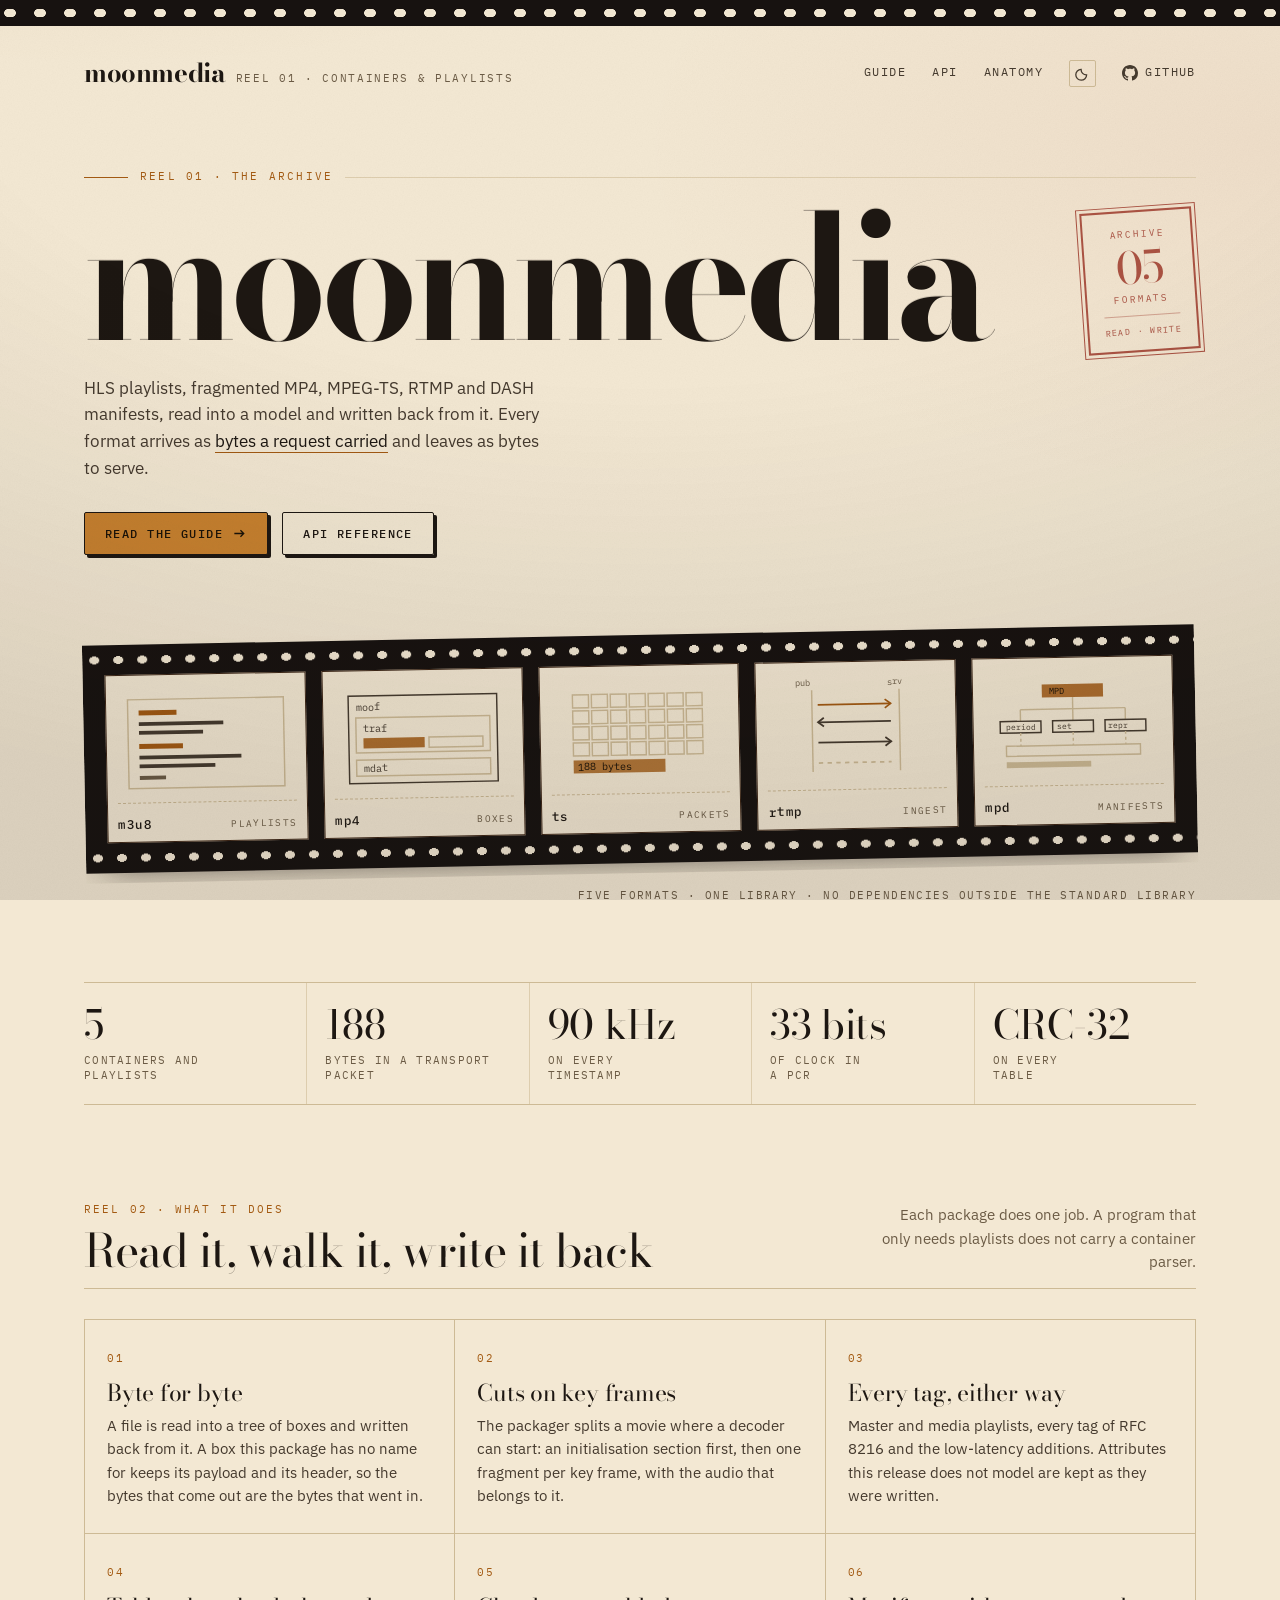
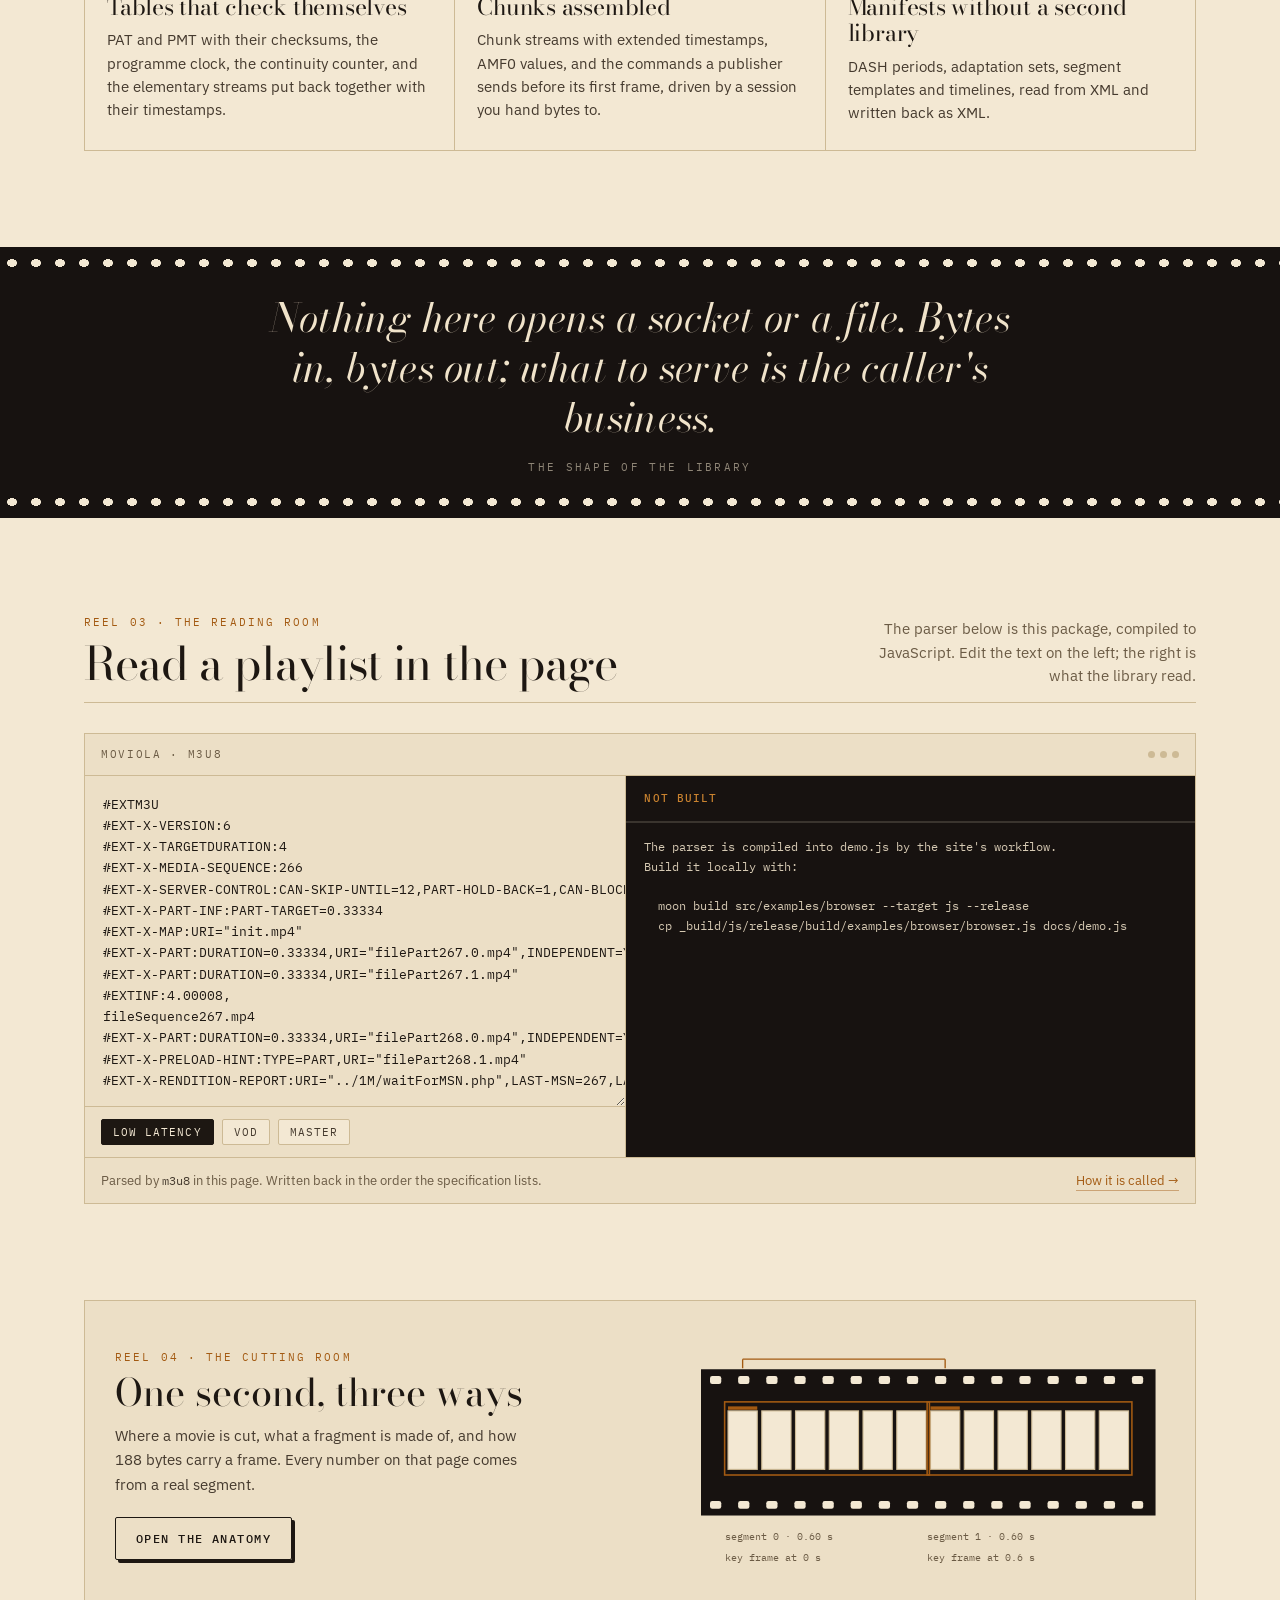
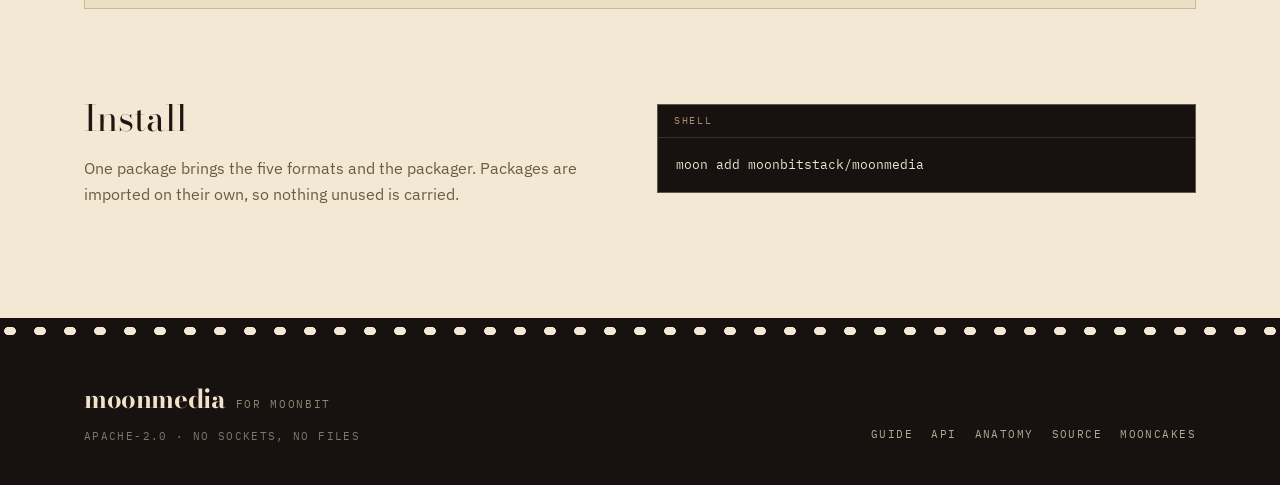
==== commit b7f1130d: "docs(moonmedia): switch stocks, and replace the page scrollbar with a rail. Signed-off-by: Leo Cheng" ====
--- a/docs/index.html
+++ b/docs/index.html
@@ -5,6 +5,16 @@
 <meta name="viewport" content="width=device-width, initial-scale=1">
 <title>moonmedia — containers and playlists for streaming</title>
 <meta name="description" content="HLS playlists, fragmented MP4, MPEG-TS, RTMP and DASH manifests for MoonBit. Read and written from bytes, with no socket or file in the library.">
+<script>
+  // The stock is chosen before the first paint: a stored choice beats the
+  // system one, and nothing flashes in the wrong colour.
+  try {
+    const choice = localStorage.getItem("moonmedia-theme");
+    if (choice === "light" || choice === "dark") {
+      document.documentElement.dataset.theme = choice;
+    }
+  } catch {}
+</script>
 <link rel="icon" href="favicon.svg" type="image/svg+xml">
 <link rel="preconnect" href="https://fonts.googleapis.com">
 <link rel="preconnect" href="https://fonts.gstatic.com" crossorigin>
@@ -14,6 +24,7 @@
 <body>
 <div class="grain" aria-hidden="true"></div>
 <div class="vignette" aria-hidden="true"></div>
+<div class="scroll-rail" aria-hidden="true"><div class="thumb"></div></div>
 
 <div class="perf" aria-hidden="true"></div>
 <header class="site-head">
@@ -25,6 +36,10 @@
     <a href="guide.html">Guide</a>
     <a href="api.html">API</a>
     <a href="anatomy.html">Anatomy</a>
+    <button class="theme-toggle" type="button" aria-label="Switch to light theme">
+      <svg class="icon sun" viewBox="0 0 16 16" aria-hidden="true"><circle cx="8" cy="8" r="3.1" fill="none" stroke="currentColor" stroke-width="1.3"/><path d="M8 1.4v1.5M8 13.1v1.5M1.4 8h1.5M13.1 8h1.5M3.4 3.4l1.1 1.1M11.5 11.5l1.1 1.1M12.6 3.4l-1.1 1.1M4.5 11.5l-1.1 1.1" fill="none" stroke="currentColor" stroke-width="1.3"/></svg>
+      <svg class="icon moon" viewBox="0 0 16 16" aria-hidden="true"><path d="M11.6 9.9A5.3 5.3 0 0 1 6.1 4.4a5.4 5.4 0 1 0 5.5 5.5Z" fill="none" stroke="currentColor" stroke-width="1.3"/></svg>
+    </button>
     <a class="github" href="https://github.com/moonbitstack/moonmedia">
       <svg class="icon" viewBox="0 0 16 16" aria-hidden="true"><path fill="currentColor" d="M8 0C3.58 0 0 3.58 0 8c0 3.54 2.29 6.53 5.47 7.59.4.07.55-.17.55-.38 0-.19-.01-.82-.01-1.49-2.01.37-2.53-.49-2.69-.94-.09-.23-.48-.94-.82-1.13-.28-.15-.68-.52-.01-.53.63-.01 1.08.58 1.23.82.72 1.21 1.87.87 2.33.66.07-.52.28-.87.51-1.07-1.78-.2-3.64-.89-3.64-3.95 0-.87.31-1.59.82-2.15-.08-.2-.36-1.02.08-2.12 0 0 .67-.21 2.2.82.64-.18 1.32-.27 2-.27.68 0 1.36.09 2 .27 1.53-1.04 2.2-.82 2.2-.82.44 1.1.16 1.92.08 2.12.51.56.82 1.27.82 2.15 0 3.07-1.87 3.75-3.65 3.95.29.25.54.73.54 1.48 0 1.07-.01 1.93-.01 2.2 0 .21.15.46.55.38A8.01 8.01 0 0 0 16 8c0-4.42-3.58-8-8-8Z"/></svg>
       <span>GitHub</span>
--- a/docs/style.css
+++ b/docs/style.css
@@ -30,32 +30,64 @@
   --mono: "IBM Plex Mono", ui-monospace, "SFMono-Regular", Menlo, monospace;
   --max: 1180px;
   --gap: clamp(18px, 3vw, 34px);
+  --grain-opacity: 0.055;
+  --grain-blend: multiply;
+  --vignette-opacity: 0.5;
+}
+
+/* The screening room. One palette, two ways to reach it: a reader who pressed
+   the button, and a system that asked for dark and a reader who has not
+   chosen. Both blocks hold the same tokens on purpose — add a colour, add it
+   to both. */
+:root[data-theme="dark"] {
+      color-scheme: dark;
+      --paper: #14100d;
+      --paper-2: #1c1713;
+      --paper-3: #251d17;
+      --ink: #ece0c8;
+      --ink-2: #cdba9c;
+      --muted: #a08d72;
+      --rule: #3a2f25;
+      --rule-soft: #2b221b;
+      --amber: #e0a458;
+      --amber-2: #f0bd76;
+      --stamp: #d9684f;
+      --edge: #000;
+      --film: #0c0a08;
+      --film-2: #161210;
+      --hole: #2b2119;
+      --frame-bg: #1f1915;
+      --on-amber: #160e05;
+      --code-bg: #0c0a08;
+      --code-ink: #e9dcc3;
+      --code-dim: #8c7a61;
+      --selection: #4a3826;
 }
 
 @media (prefers-color-scheme: dark) {
-  :root {
-    color-scheme: dark;
-    --paper: #14100d;
-    --paper-2: #1c1713;
-    --paper-3: #251d17;
-    --ink: #ece0c8;
-    --ink-2: #cdba9c;
-    --muted: #a08d72;
-    --rule: #3a2f25;
-    --rule-soft: #2b221b;
-    --amber: #e0a458;
-    --amber-2: #f0bd76;
-    --stamp: #d9684f;
-    --edge: #000;
-    --film: #0c0a08;
-    --film-2: #161210;
-    --hole: #2b2119;
-    --frame-bg: #1f1915;
-    --on-amber: #160e05;
-    --code-bg: #0c0a08;
-    --code-ink: #e9dcc3;
-    --code-dim: #8c7a61;
-    --selection: #4a3826;
+  :root:not([data-theme="light"]) {
+        color-scheme: dark;
+        --paper: #14100d;
+        --paper-2: #1c1713;
+        --paper-3: #251d17;
+        --ink: #ece0c8;
+        --ink-2: #cdba9c;
+        --muted: #a08d72;
+        --rule: #3a2f25;
+        --rule-soft: #2b221b;
+        --amber: #e0a458;
+        --amber-2: #f0bd76;
+        --stamp: #d9684f;
+        --edge: #000;
+        --film: #0c0a08;
+        --film-2: #161210;
+        --hole: #2b2119;
+        --frame-bg: #1f1915;
+        --on-amber: #160e05;
+        --code-bg: #0c0a08;
+        --code-ink: #e9dcc3;
+        --code-dim: #8c7a61;
+        --selection: #4a3826;
   }
 }
 
@@ -97,18 +129,101 @@
   color: var(--ink);
 }
 
-/* Scrollbars: the platform's own is the one thing that breaks the paper. The
-   standard properties come first, then the WebKit ones only where the standard
-   ones are ignored — setting scrollbar-color makes Chrome drop the rest. */
+
+/* Screen furniture — the header, the tabs, the strip, the readouts — does not
+   take a text selection, and nothing in it starts a drag ghost when it is
+   pulled at. Prose, code, signatures and the playlist log still select: those
+   are the things a reader copies. */
+.perf,
+.grain,
+.vignette,
+.site-head,
+.brand,
+.nav,
+.reel,
+.strip-note,
+.strip,
+.frame,
+h1,
+.numbers,
+.card .idx,
+.intertitle,
+.demo-head,
+.presets,
+.chip,
+.verdict,
+.cues,
+.demo-foot,
+.stamp,
+.teaser .kicker,
+.page-head .reel,
+.toc,
+.tabs,
+.tab,
+.frames,
+.reel-frame,
+.cuts,
+.cut,
+.readout,
+.ruler,
+.ruler-note,
+.bytes,
+.legend,
+.tree,
+.box-row,
+.api-side,
+.pkg > h2,
+.group,
+.entry .kind,
+.site-foot {
+  -webkit-user-select: none;
+  user-select: none;
+  -webkit-touch-callout: none;
+}
+
+a,
+img,
+svg,
+button,
+.frame,
+.btn,
+.chip,
+.tab,
+.cut,
+.reel-frame {
+  -webkit-user-drag: none;
+}
+
+/* Form fields and the log opt back in, whatever they sit inside. */
+textarea,
+input,
+.prose,
+.prose p,
+.prose li,
+.prose table,
+.doc,
+.sig,
+.fields,
+.variants,
+pre,
+.lede,
+.card p,
+.print {
+  -webkit-user-select: text;
+  user-select: text;
+}
+
+/* The page itself has no scrollbar: the rail on the right edge is the
+   indicator, and it is not there until the page has moved. The boxes that do
+   scroll — code, the log, the cue sheet, the strip — keep a bar, drawn to
+   match the stock they sit on. */
 html {
-  scrollbar-width: thin;
-}
-
-@supports not selector(::-webkit-scrollbar) {
-  html {
-    scrollbar-width: thin;
-    scrollbar-color: var(--rule) var(--paper-2);
-  }
+  scrollbar-width: none;
+}
+
+html::-webkit-scrollbar {
+  width: 0;
+  height: 0;
 }
 
 ::-webkit-scrollbar {
@@ -132,6 +247,75 @@
 
 ::-webkit-scrollbar-corner {
   background: var(--paper-2);
+}
+
+
+/* A strip of sprockets down the right edge, with one frame riding in it: where
+   the reader is, in the length of the page. It appears after the first scroll
+   and leaves when the page is back at the top, so nothing sits on the paper
+   while the reader is still on the first frame. */
+.scroll-rail {
+  position: fixed;
+  top: 0;
+  right: 0;
+  bottom: 0;
+  width: 18px;
+  z-index: 55;
+  pointer-events: none;
+  opacity: 0;
+  transition: opacity 240ms ease;
+  background-color: color-mix(in oklab, var(--paper) 70%, transparent);
+  border-left: 1px solid var(--rule-soft);
+  background-image: radial-gradient(3.5px 3px at 50% 50%, var(--rule) 96%, transparent 100%);
+  background-size: 18px 22px;
+}
+
+.scroll-rail.on {
+  opacity: 1;
+}
+
+.scroll-rail .thumb {
+  position: absolute;
+  left: 3px;
+  right: 3px;
+  top: 0;
+  min-height: 46px;
+  background: var(--amber);
+  border: 1px solid var(--amber-2);
+  cursor: grab;
+  pointer-events: auto;
+  touch-action: none;
+  will-change: transform;
+}
+
+.scroll-rail .thumb::before,
+.scroll-rail .thumb::after {
+  content: "";
+  position: absolute;
+  left: 0;
+  right: 0;
+  height: 5px;
+  background-image: radial-gradient(1.7px 1.6px at 50% 50%, var(--paper) 96%, transparent 100%);
+  background-size: 6px 5px;
+  background-repeat: repeat-x;
+}
+
+.scroll-rail .thumb::before {
+  top: 4px;
+}
+
+.scroll-rail .thumb::after {
+  bottom: 4px;
+}
+
+.scroll-rail .thumb:active {
+  cursor: grabbing;
+}
+
+@media (width <= 860px) {
+  .scroll-rail {
+    display: none;
+  }
 }
 
 /* The grain and the vignette sit above the page, below the text, and take no
@@ -145,8 +329,8 @@
 }
 
 .grain {
-  opacity: 0.055;
-  mix-blend-mode: multiply;
+  opacity: var(--grain-opacity);
+  mix-blend-mode: var(--grain-blend);
   background-image: url("data:image/svg+xml,%3Csvg xmlns='http://www.w3.org/2000/svg' width='160' height='160'%3E%3Cfilter id='n'%3E%3CfeTurbulence type='fractalNoise' baseFrequency='0.82' numOctaves='3' stitchTiles='stitch'/%3E%3CfeColorMatrix type='saturate' values='0'/%3E%3C/filter%3E%3Crect width='160' height='160' filter='url(%23n)'/%3E%3C/svg%3E");
   background-size: 160px 160px;
   animation: grain-shift 7s steps(6) infinite;
@@ -164,17 +348,7 @@
 
 .vignette {
   background: radial-gradient(120% 92% at 50% 0%, transparent 46%, color-mix(in oklab, var(--ink) 22%, transparent) 100%);
-  opacity: 0.5;
-}
-
-@media (prefers-color-scheme: dark) {
-  .grain {
-    opacity: 0.07;
-    mix-blend-mode: screen;
-  }
-  .vignette {
-    opacity: 0.7;
-  }
+  opacity: var(--vignette-opacity);
 }
 
 /* The perforated edge of a strip. Two bands of holes, drawn as an ellipse
@@ -253,6 +427,45 @@
   border-bottom-color: var(--amber);
 }
 
+/* The stock switch: a sun while the page is dark, a moon while it is light. */
+.theme-toggle {
+  display: inline-flex;
+  align-items: center;
+  justify-content: center;
+  width: 27px;
+  height: 27px;
+  padding: 0;
+  border: 1px solid var(--rule);
+  border-radius: 2px;
+  background: transparent;
+  color: var(--ink-2);
+  font-family: var(--mono);
+  cursor: pointer;
+  transition: color 120ms ease, border-color 120ms ease;
+}
+
+.theme-toggle:hover {
+  color: var(--ink);
+  border-color: var(--amber);
+}
+
+.theme-toggle .icon {
+  width: 15px;
+  height: 15px;
+}
+
+.theme-toggle .sun {
+  display: none;
+}
+
+.theme-toggle[data-mode="dark"] .sun {
+  display: block;
+}
+
+.theme-toggle[data-mode="dark"] .moon {
+  display: none;
+}
+
 .nav .icon {
   width: 16px;
   height: 16px;
@@ -426,7 +639,6 @@
   overflow-x: auto;
   overflow-y: hidden;
   scroll-snap-type: x proximity;
-  scrollbar-width: thin;
 }
 
 .strip-wrap::-webkit-scrollbar {
@@ -904,9 +1116,16 @@
 @supports not selector(::-webkit-scrollbar) {
   .cues,
   .print,
-  .log textarea {
+  .log textarea,
+  .code pre {
     scrollbar-width: thin;
     scrollbar-color: color-mix(in oklab, var(--code-ink) 30%, var(--film)) var(--film-2);
+  }
+  .strip-wrap,
+  .out,
+  .prose .code pre {
+    scrollbar-width: thin;
+    scrollbar-color: var(--rule) transparent;
   }
 }
 
@@ -1032,6 +1251,24 @@
   border: 1px solid color-mix(in oklab, var(--film) 55%, var(--rule));
   background: var(--code-bg);
   color: var(--code-ink);
+}
+
+.code pre::-webkit-scrollbar {
+  width: 10px;
+  height: 10px;
+}
+
+.code pre::-webkit-scrollbar-track {
+  background: var(--code-bg);
+}
+
+.code pre::-webkit-scrollbar-thumb {
+  background: color-mix(in oklab, var(--code-ink) 24%, var(--code-bg));
+  border: 2px solid var(--code-bg);
+}
+
+.code pre::-webkit-scrollbar-thumb:hover {
+  background: color-mix(in oklab, var(--code-ink) 40%, var(--code-bg));
 }
 
 .code pre {
@@ -1667,7 +1904,7 @@
 .bytes span.f-pid { background: color-mix(in oklab, var(--amber) 24%, var(--paper)); color: var(--ink); border-color: var(--amber); }
 .bytes span.f-af { background: color-mix(in oklab, var(--ink-2) 18%, var(--paper)); color: var(--ink); }
 .bytes span.f-pcr { background: color-mix(in oklab, var(--amber) 42%, var(--paper)); color: var(--ink); border-color: var(--amber); }
-.bytes span.f-payload { background: var(--paper-2); }
+.bytes span.f-payload { background: var(--paper); }
 
 .bytes span.on {
   outline: 2px solid var(--ink);
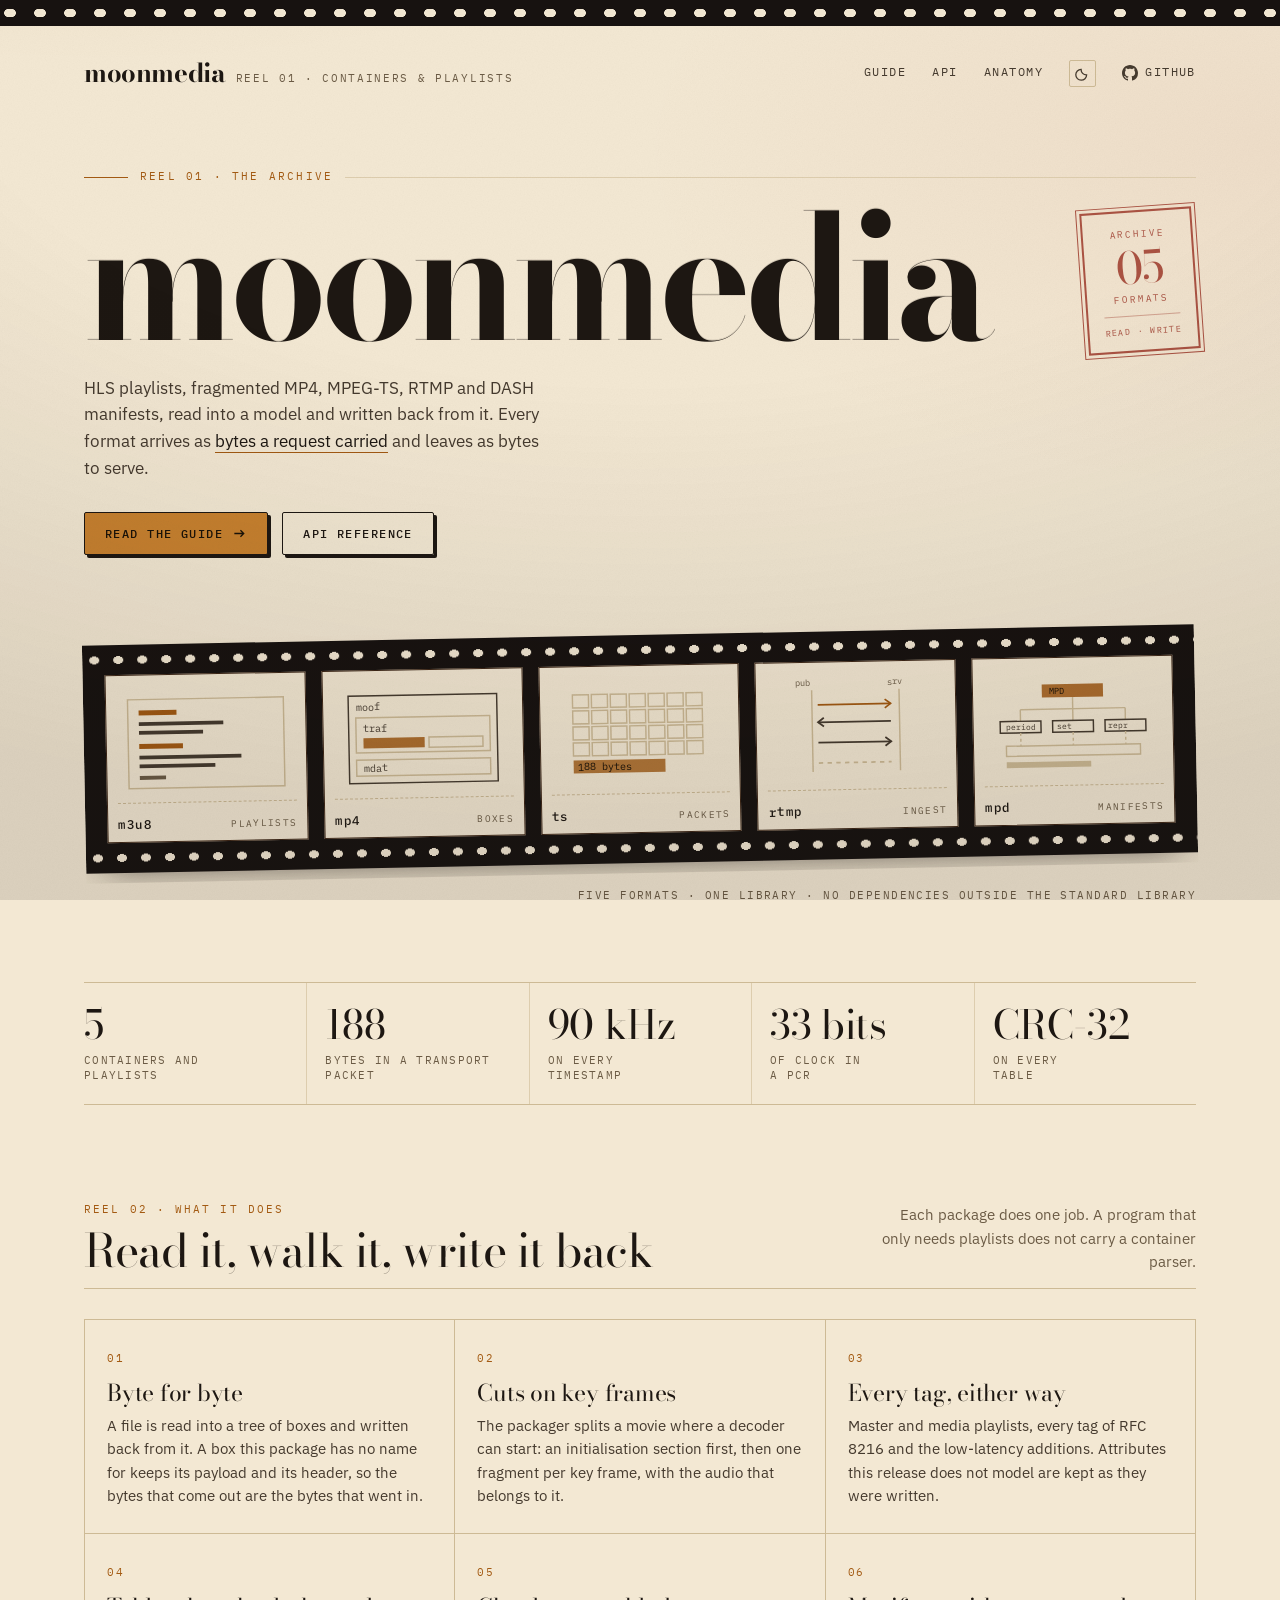
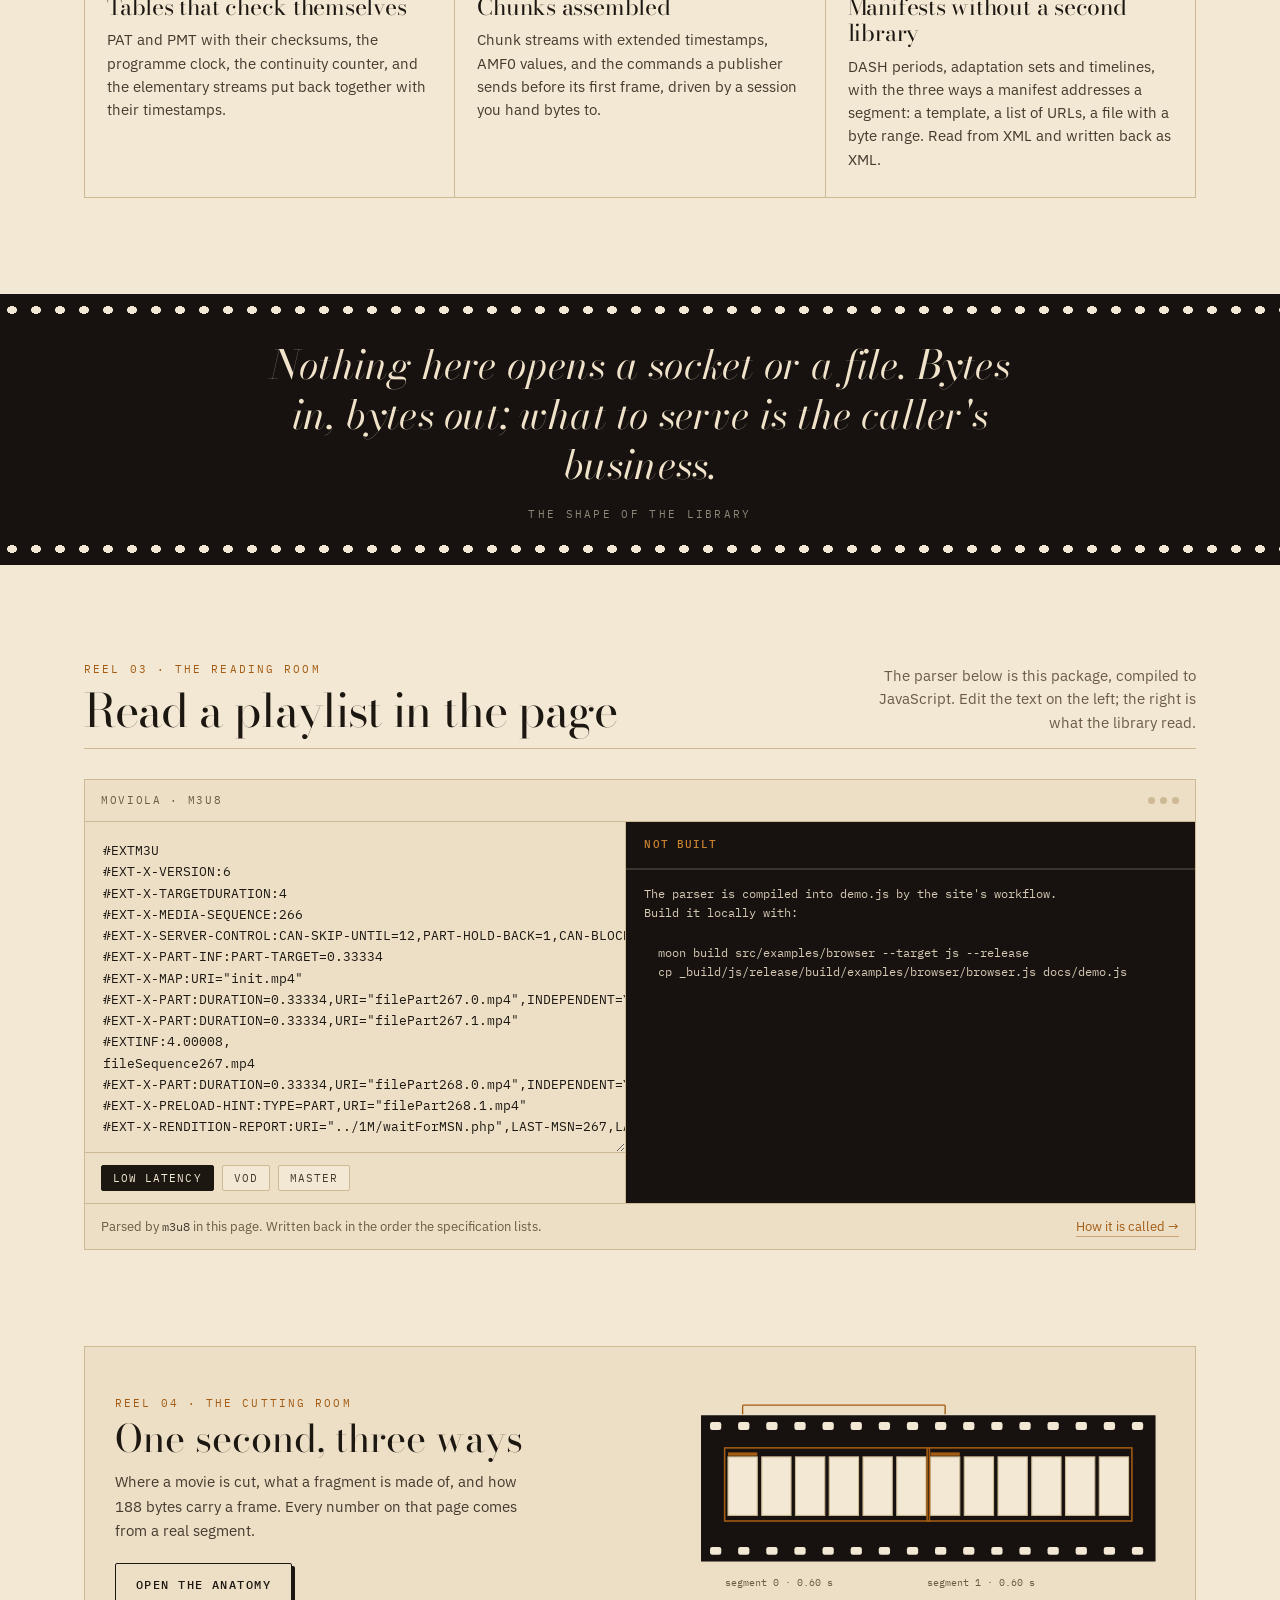
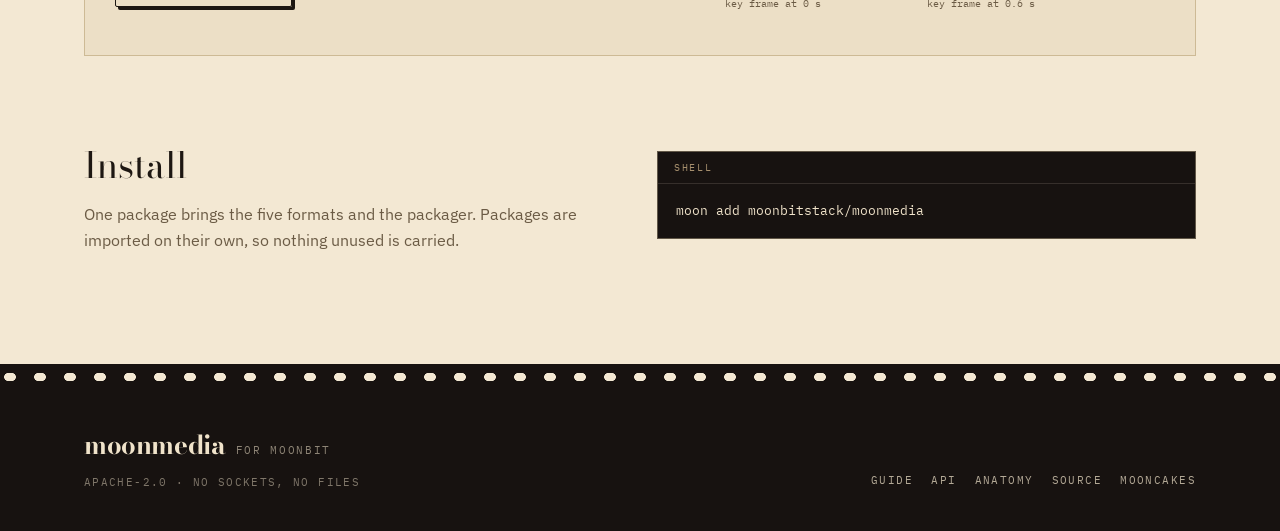
==== commit af80fa1c: "docs(moonmedia): the conformance section, segment addressing, and the skill. The README gains a sect" ====
--- a/docs/index.html
+++ b/docs/index.html
@@ -20,11 +20,12 @@
 <link rel="preconnect" href="https://fonts.gstatic.com" crossorigin>
 <link rel="stylesheet" href="https://fonts.googleapis.com/css2?family=Bodoni+Moda:ital,opsz,wght@0,6..96,400;0,6..96,700;1,6..96,400&family=IBM+Plex+Mono:wght@400;500&family=IBM+Plex+Sans:wght@400;500;600&display=swap">
 <link rel="stylesheet" href="style.css">
+<script type="module" src="scrollbar.js"></script>
 </head>
 <body>
 <div class="grain" aria-hidden="true"></div>
 <div class="vignette" aria-hidden="true"></div>
-<div class="scroll-rail" aria-hidden="true"><div class="thumb"></div></div>
+<div class="scroll-rail" aria-hidden="true"></div>
 
 <div class="perf" aria-hidden="true"></div>
 <header class="site-head">
@@ -227,7 +228,7 @@
       <article class="card">
         <span class="idx">06</span>
         <h3>Manifests without a second library</h3>
-        <p>DASH periods, adaptation sets, segment templates and timelines, read from XML and written back as XML.</p>
+        <p>DASH periods, adaptation sets and timelines, with the three ways a manifest addresses a segment: a template, a list of URLs, a file with a byte range. Read from XML and written back as XML.</p>
       </article>
     </div>
   </section>
--- a/docs/style.css
+++ b/docs/style.css
@@ -40,54 +40,60 @@
    chosen. Both blocks hold the same tokens on purpose — add a colour, add it
    to both. */
 :root[data-theme="dark"] {
-      color-scheme: dark;
-      --paper: #14100d;
-      --paper-2: #1c1713;
-      --paper-3: #251d17;
-      --ink: #ece0c8;
-      --ink-2: #cdba9c;
-      --muted: #a08d72;
-      --rule: #3a2f25;
-      --rule-soft: #2b221b;
-      --amber: #e0a458;
-      --amber-2: #f0bd76;
-      --stamp: #d9684f;
-      --edge: #000;
-      --film: #0c0a08;
-      --film-2: #161210;
-      --hole: #2b2119;
-      --frame-bg: #1f1915;
-      --on-amber: #160e05;
-      --code-bg: #0c0a08;
-      --code-ink: #e9dcc3;
-      --code-dim: #8c7a61;
-      --selection: #4a3826;
+  color-scheme: dark;
+  --paper: #14100d;
+  --paper-2: #1c1713;
+  --paper-3: #251d17;
+  --ink: #ece0c8;
+  --ink-2: #cdba9c;
+  --muted: #a08d72;
+  --rule: #3a2f25;
+  --rule-soft: #2b221b;
+  --amber: #e0a458;
+  --amber-2: #f0bd76;
+  --stamp: #d9684f;
+  --edge: #000;
+  --film: #0c0a08;
+  --film-2: #161210;
+  --hole: #2b2119;
+  --frame-bg: #1f1915;
+  --on-amber: #160e05;
+  --code-bg: #0c0a08;
+  --code-ink: #e9dcc3;
+  --code-dim: #8c7a61;
+  --selection: #4a3826;
+  --grain-opacity: 0.07;
+  --grain-blend: screen;
+  --vignette-opacity: 0.7;
 }
 
 @media (prefers-color-scheme: dark) {
   :root:not([data-theme="light"]) {
-        color-scheme: dark;
-        --paper: #14100d;
-        --paper-2: #1c1713;
-        --paper-3: #251d17;
-        --ink: #ece0c8;
-        --ink-2: #cdba9c;
-        --muted: #a08d72;
-        --rule: #3a2f25;
-        --rule-soft: #2b221b;
-        --amber: #e0a458;
-        --amber-2: #f0bd76;
-        --stamp: #d9684f;
-        --edge: #000;
-        --film: #0c0a08;
-        --film-2: #161210;
-        --hole: #2b2119;
-        --frame-bg: #1f1915;
-        --on-amber: #160e05;
-        --code-bg: #0c0a08;
-        --code-ink: #e9dcc3;
-        --code-dim: #8c7a61;
-        --selection: #4a3826;
+    color-scheme: dark;
+    --paper: #14100d;
+    --paper-2: #1c1713;
+    --paper-3: #251d17;
+    --ink: #ece0c8;
+    --ink-2: #cdba9c;
+    --muted: #a08d72;
+    --rule: #3a2f25;
+    --rule-soft: #2b221b;
+    --amber: #e0a458;
+    --amber-2: #f0bd76;
+    --stamp: #d9684f;
+    --edge: #000;
+    --film: #0c0a08;
+    --film-2: #161210;
+    --hole: #2b2119;
+    --frame-bg: #1f1915;
+    --on-amber: #160e05;
+    --code-bg: #0c0a08;
+    --code-ink: #e9dcc3;
+    --code-dim: #8c7a61;
+    --selection: #4a3826;
+    --grain-opacity: 0.07;
+    --grain-blend: screen;
+    --vignette-opacity: 0.7;
   }
 }
 
@@ -217,8 +223,10 @@
    indicator, and it is not there until the page has moved. The boxes that do
    scroll — code, the log, the cue sheet, the strip — keep a bar, drawn to
    match the stock they sit on. */
-html {
-  scrollbar-width: none;
+@supports not selector(::-webkit-scrollbar) {
+  html {
+    scrollbar-width: none;
+  }
 }
 
 html::-webkit-scrollbar {
@@ -250,8 +258,7 @@
 }
 
 
-/* A strip of sprockets down the right edge, with one frame riding in it: where
-   the reader is, in the length of the page. It appears after the first scroll
+/* A strip of sprockets down the right edge. It appears after the first scroll
    and leaves when the page is back at the top, so nothing sits on the paper
    while the reader is still on the first frame. */
 .scroll-rail {
@@ -264,7 +271,7 @@
   pointer-events: none;
   opacity: 0;
   transition: opacity 240ms ease;
-  background-color: color-mix(in oklab, var(--paper) 70%, transparent);
+  background-color: transparent;
   border-left: 1px solid var(--rule-soft);
   background-image: radial-gradient(3.5px 3px at 50% 50%, var(--rule) 96%, transparent 100%);
   background-size: 18px 22px;
@@ -272,44 +279,6 @@
 
 .scroll-rail.on {
   opacity: 1;
-}
-
-.scroll-rail .thumb {
-  position: absolute;
-  left: 3px;
-  right: 3px;
-  top: 0;
-  min-height: 46px;
-  background: var(--amber);
-  border: 1px solid var(--amber-2);
-  cursor: grab;
-  pointer-events: auto;
-  touch-action: none;
-  will-change: transform;
-}
-
-.scroll-rail .thumb::before,
-.scroll-rail .thumb::after {
-  content: "";
-  position: absolute;
-  left: 0;
-  right: 0;
-  height: 5px;
-  background-image: radial-gradient(1.7px 1.6px at 50% 50%, var(--paper) 96%, transparent 100%);
-  background-size: 6px 5px;
-  background-repeat: repeat-x;
-}
-
-.scroll-rail .thumb::before {
-  top: 4px;
-}
-
-.scroll-rail .thumb::after {
-  bottom: 4px;
-}
-
-.scroll-rail .thumb:active {
-  cursor: grabbing;
 }
 
 @media (width <= 860px) {
@@ -2366,3 +2335,12 @@
   outline: 2px solid var(--amber);
   outline-offset: 2px;
 }
+
+/* The page scroll bar shows while the page moves or under the pointer and
+   hides a moment after; it keeps its place, so nothing shifts. */
+@supports selector(::-webkit-scrollbar) {
+  html:not(.scrolling)::-webkit-scrollbar-thumb { background: transparent; border-color: transparent; box-shadow: none; }
+}
+@supports not selector(::-webkit-scrollbar) {
+  html:not(.scrolling) { scrollbar-color: transparent transparent; }
+}
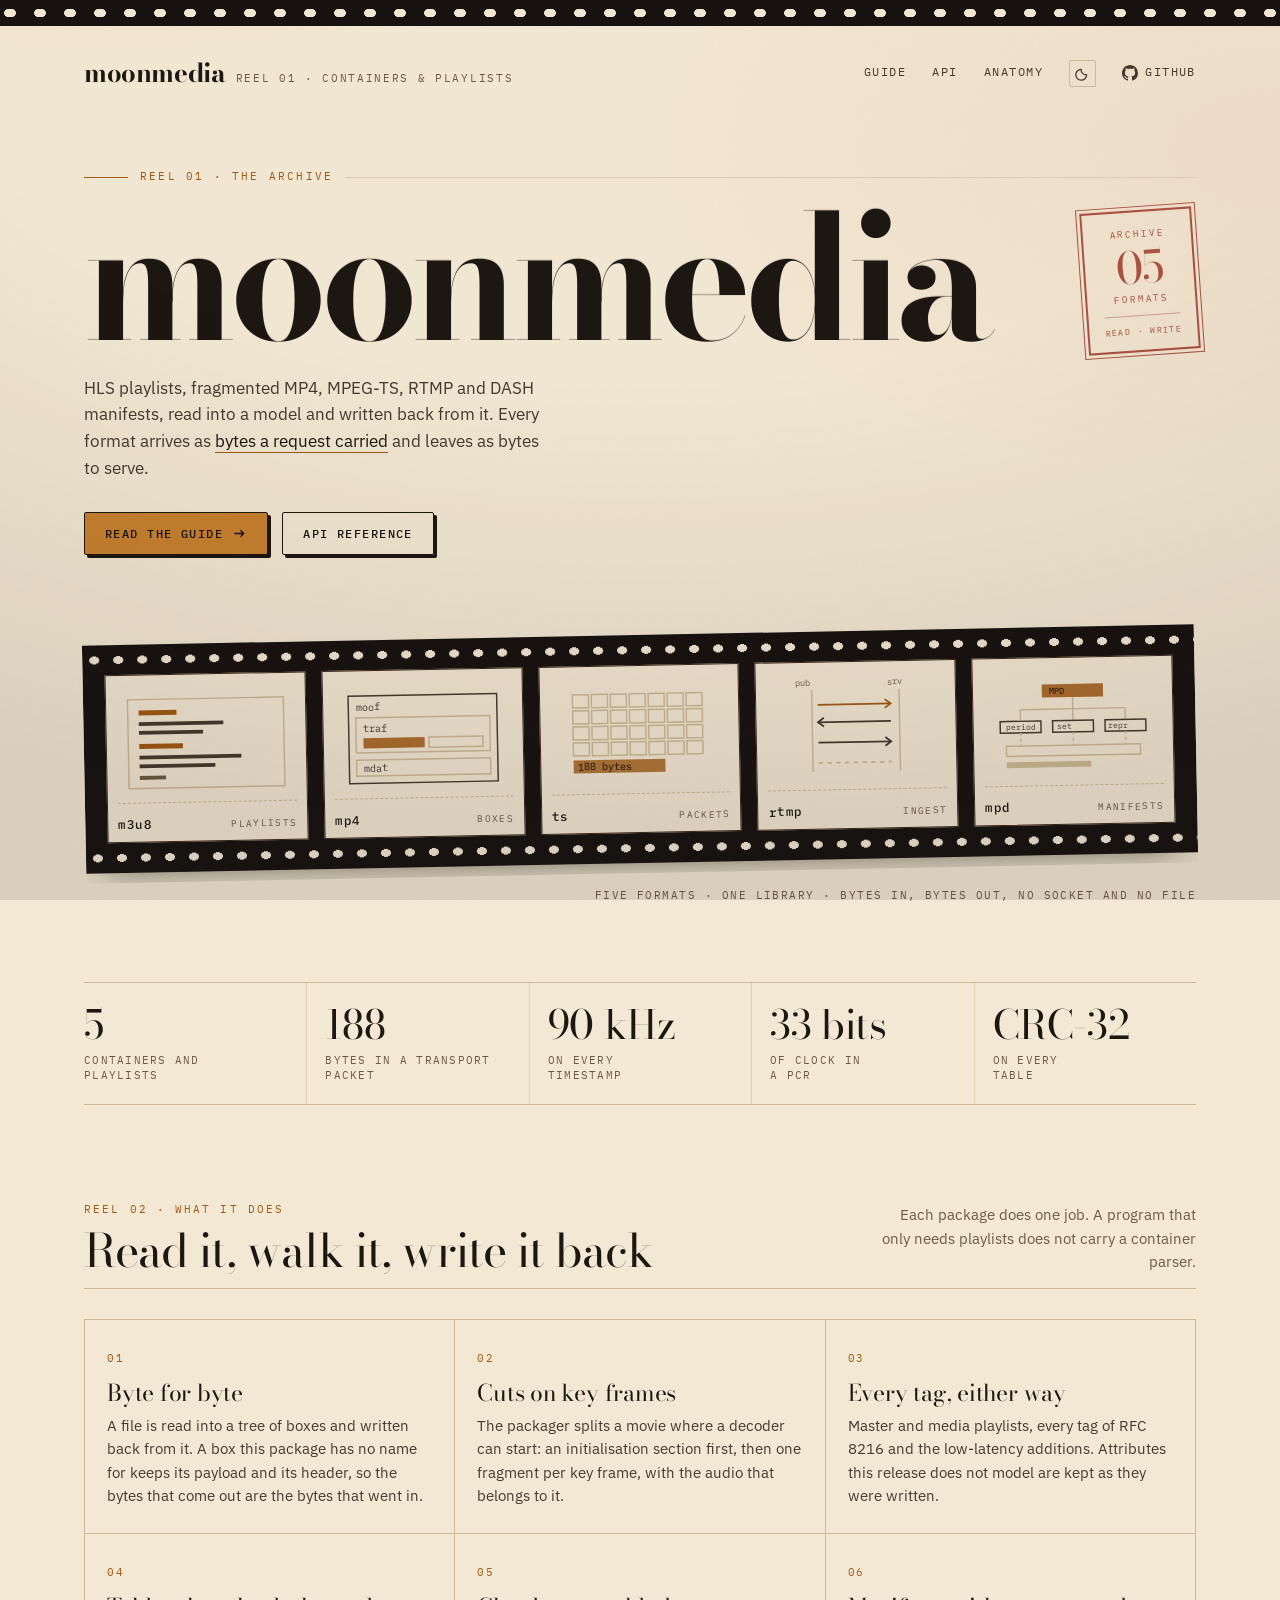
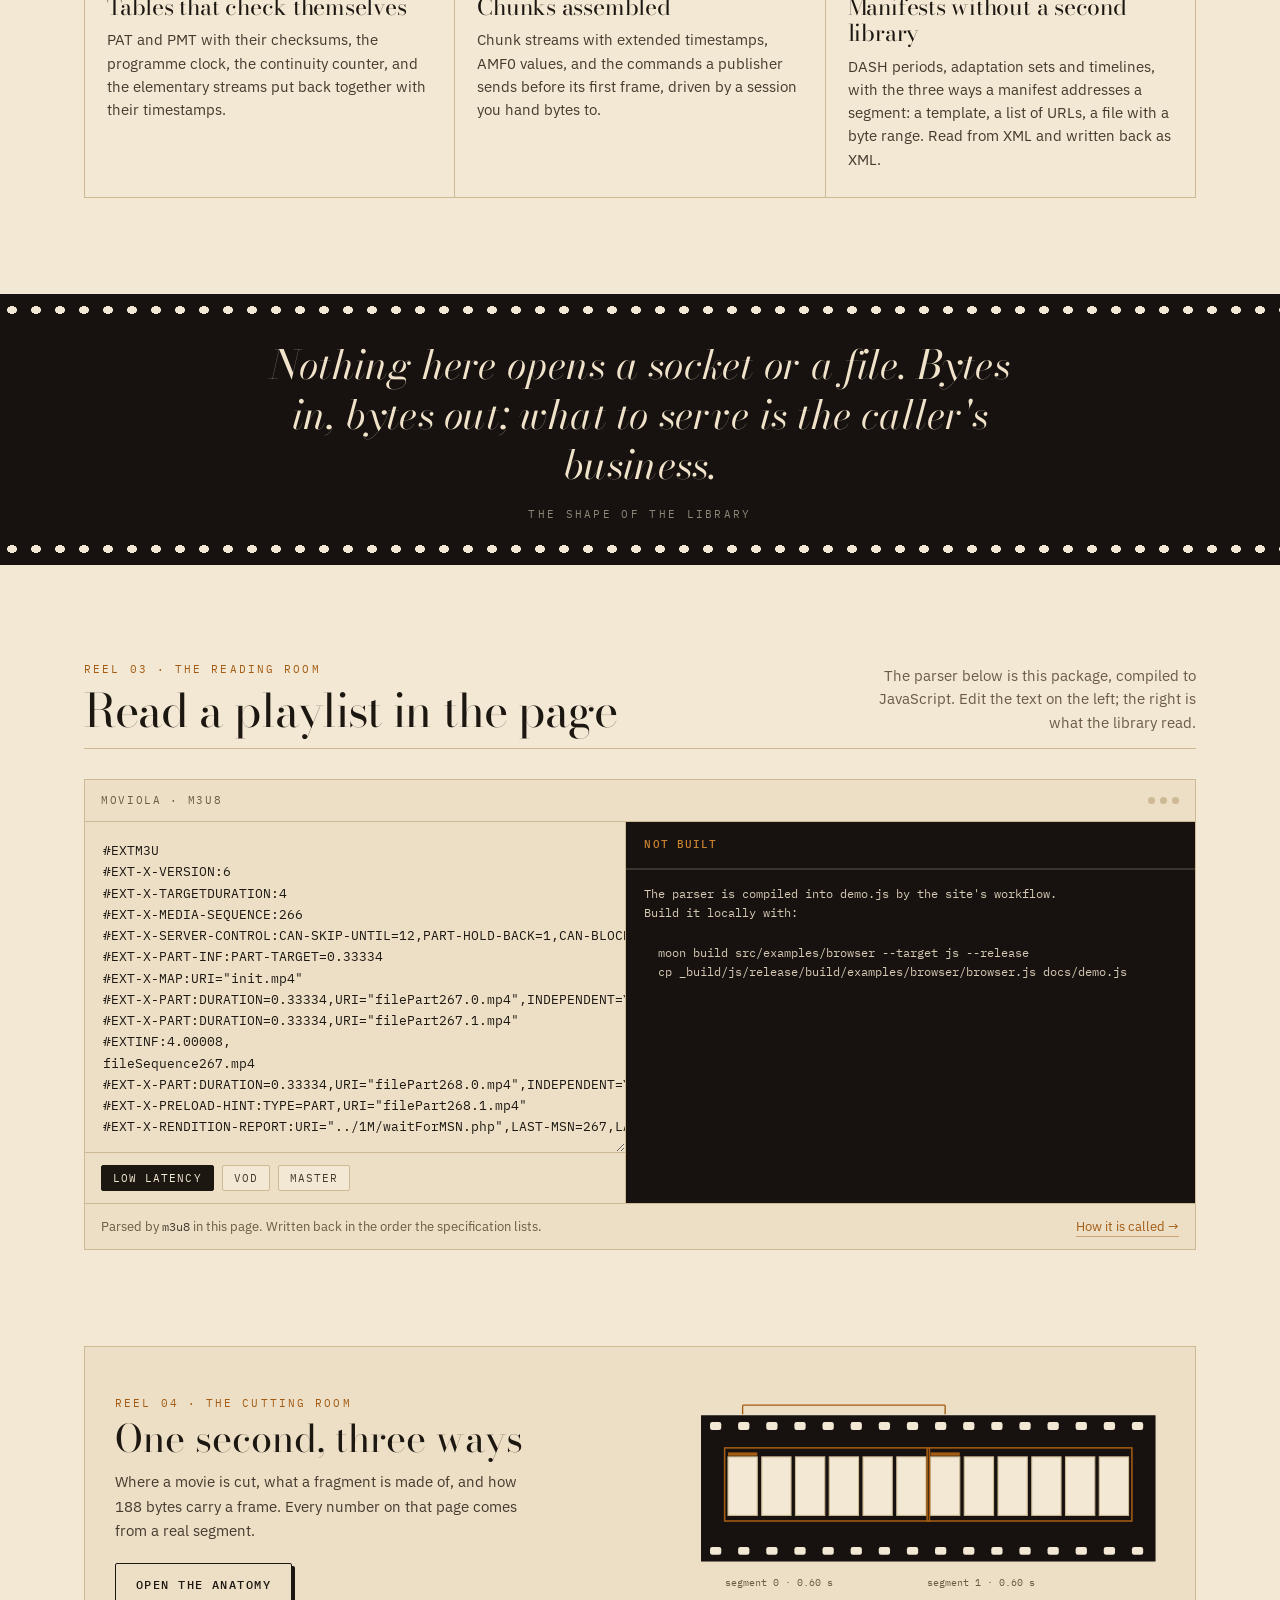
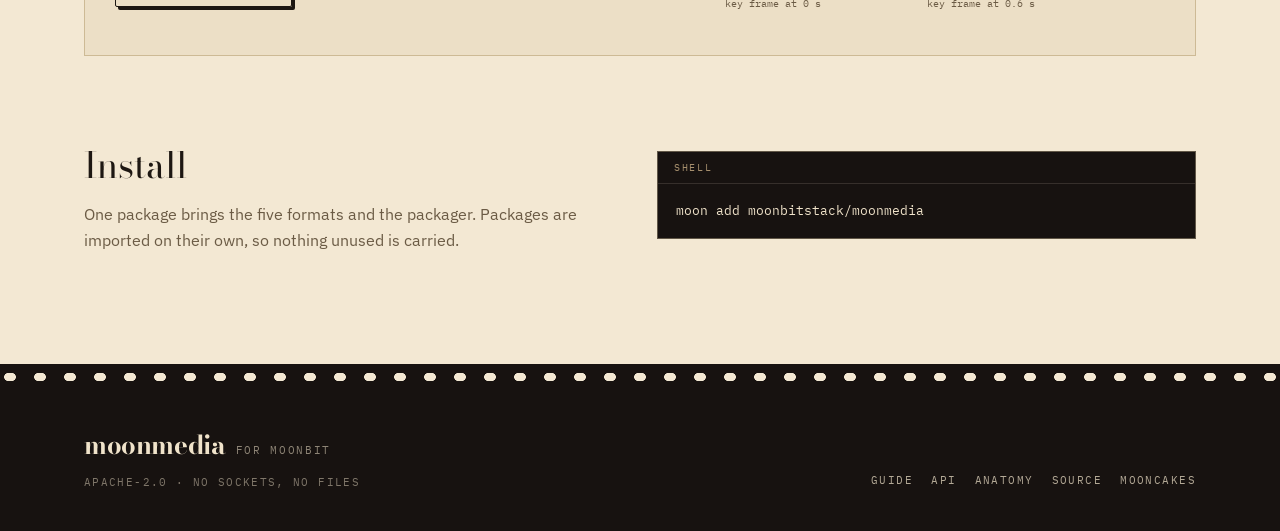
==== commit ba549eb7: "feat(moonmedia): take the base encodings from moonbase. A codec string and the byte an error quotes " ====
--- a/docs/index.html
+++ b/docs/index.html
@@ -180,7 +180,7 @@
         </a>
       </div>
     </div>
-    <p class="strip-note">Five formats · one library · no dependencies outside the standard library</p>
+    <p class="strip-note">Five formats · one library · bytes in, bytes out, no socket and no file</p>
 
     <div class="numbers">
       <div class="num"><b>5</b><span>containers and<br>playlists</span></div>
